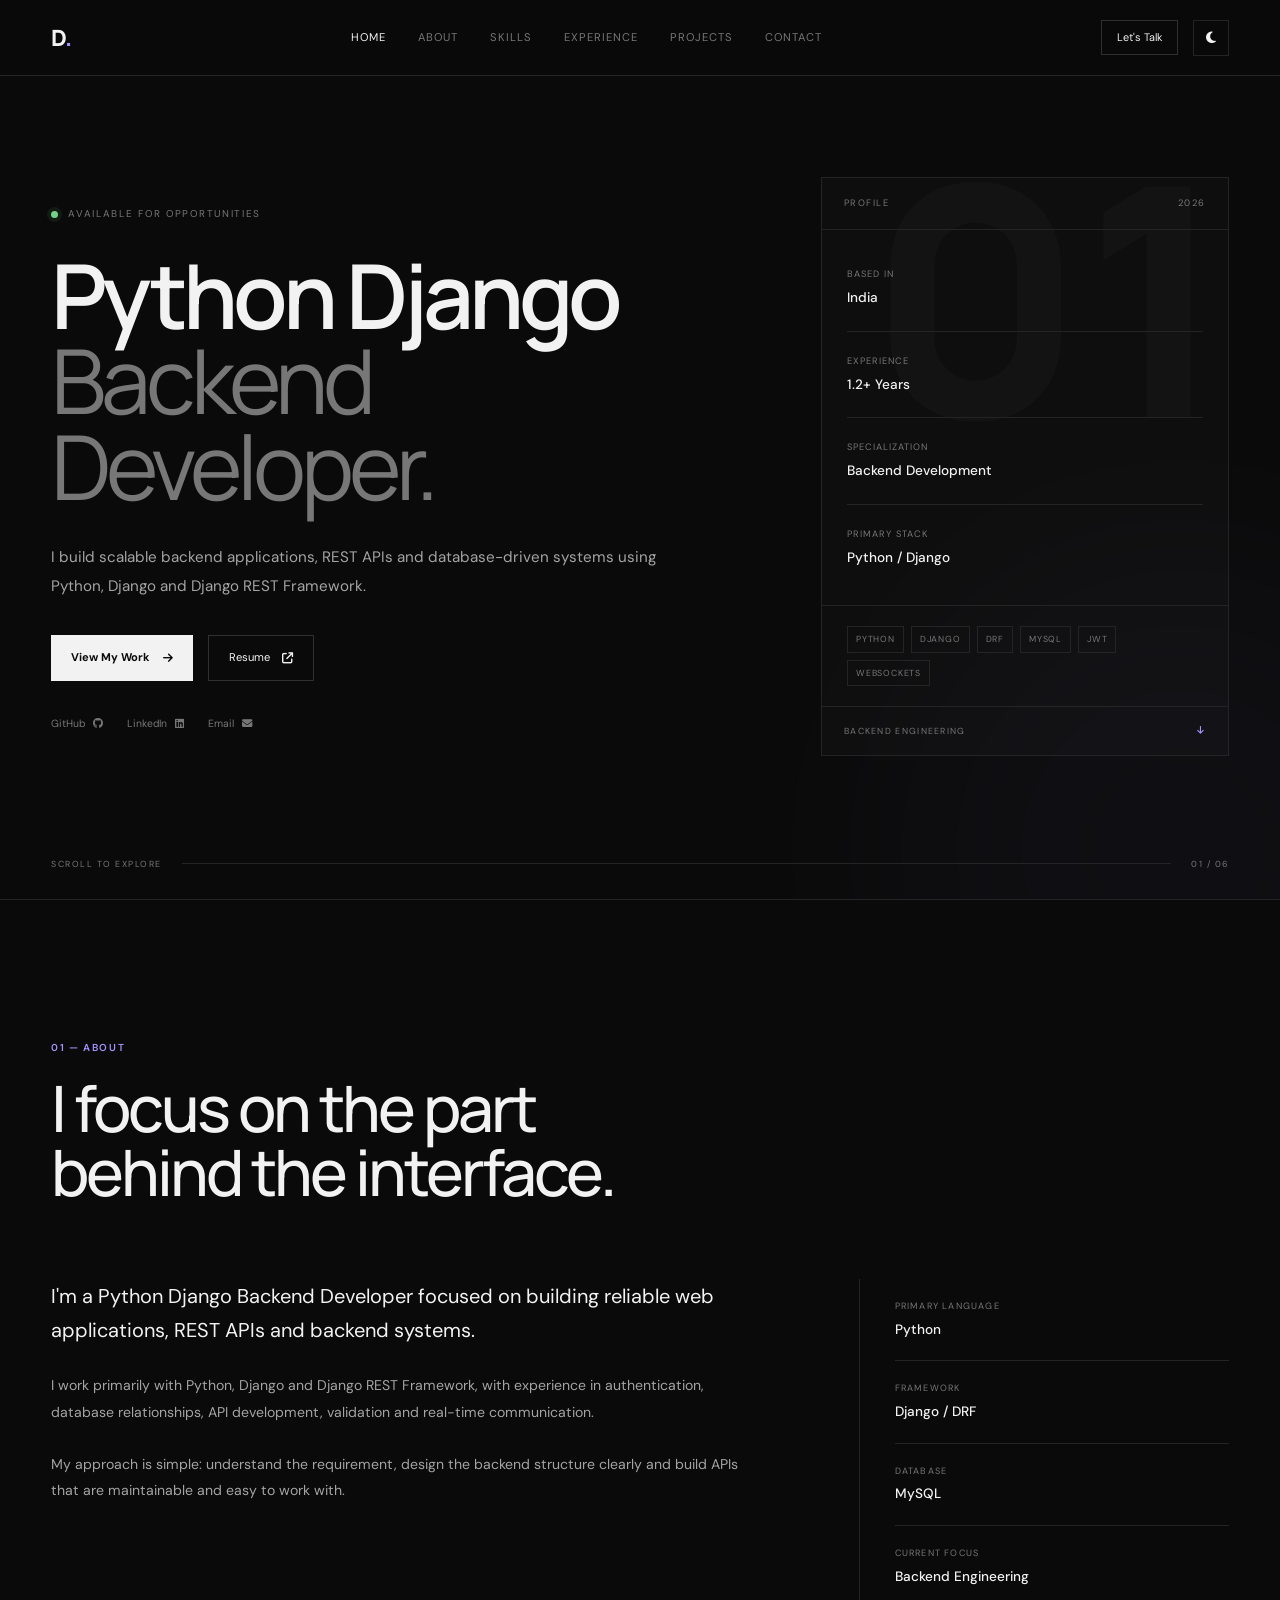
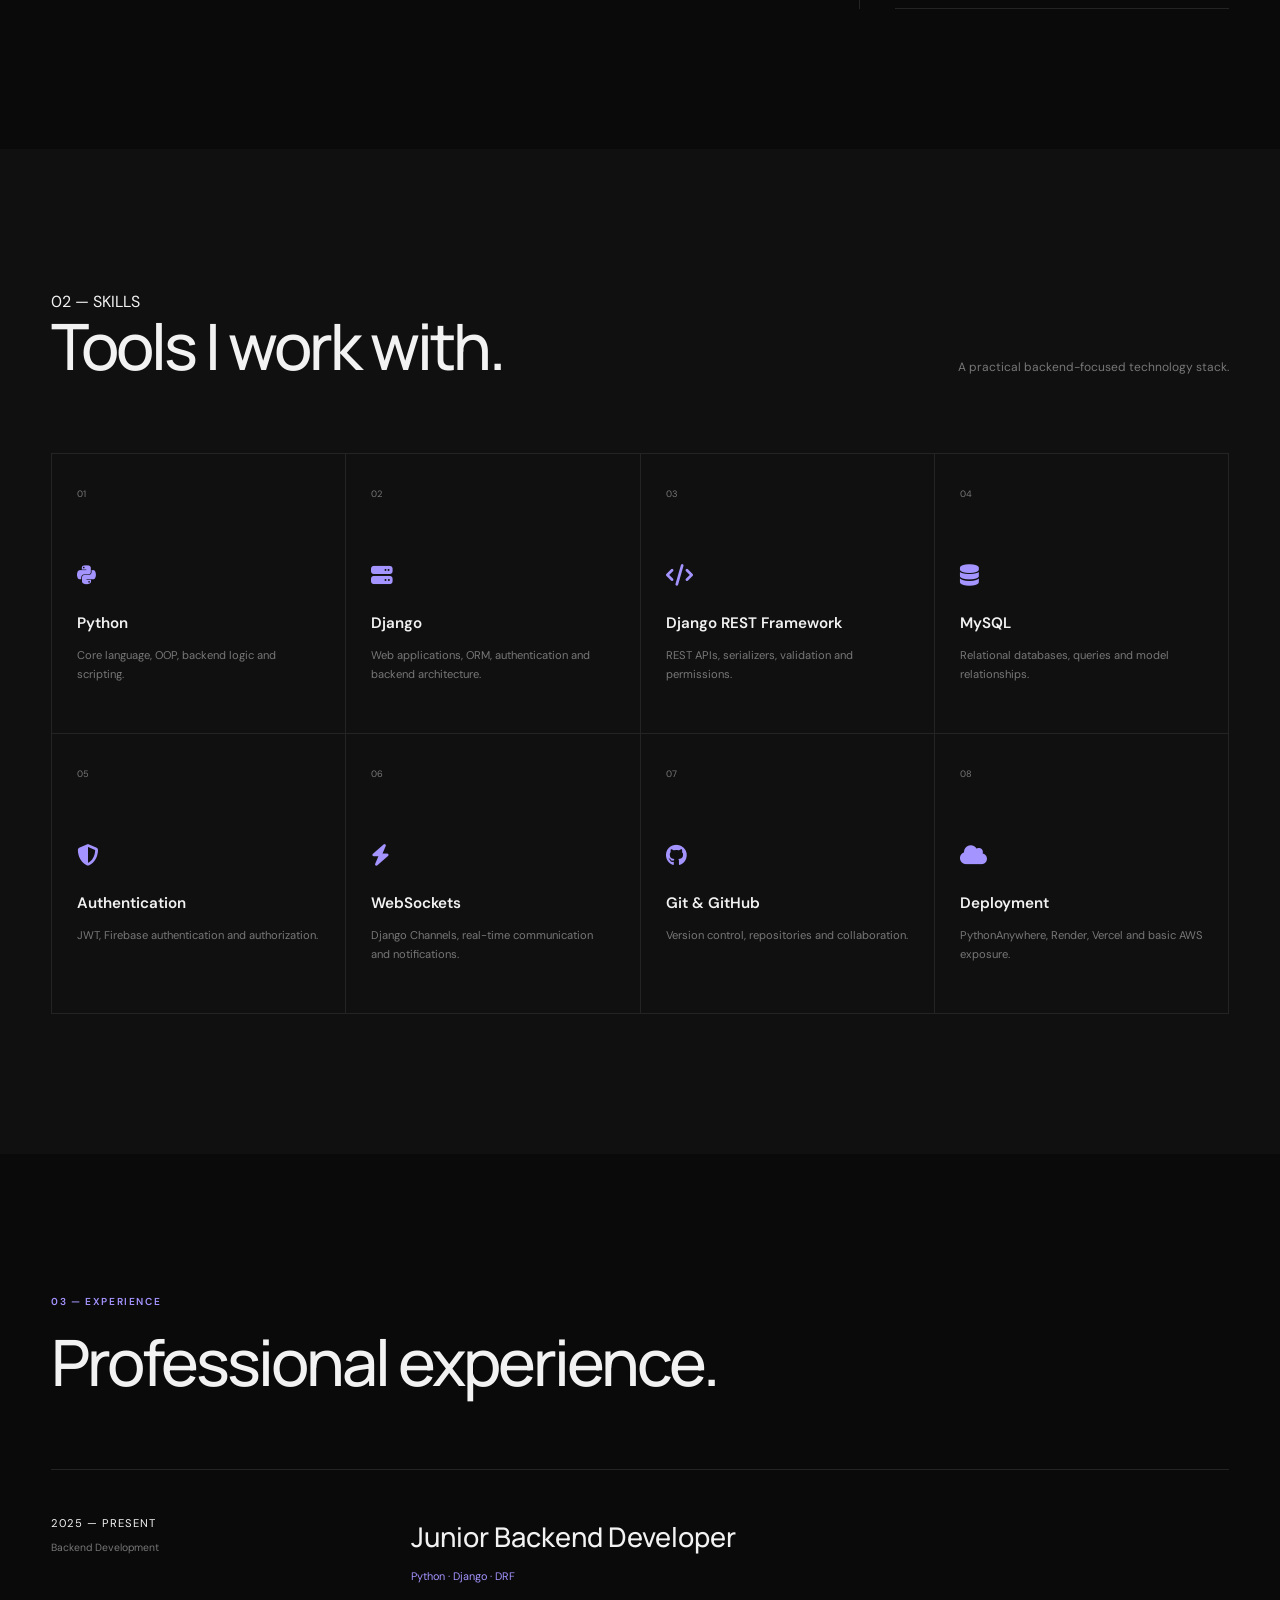
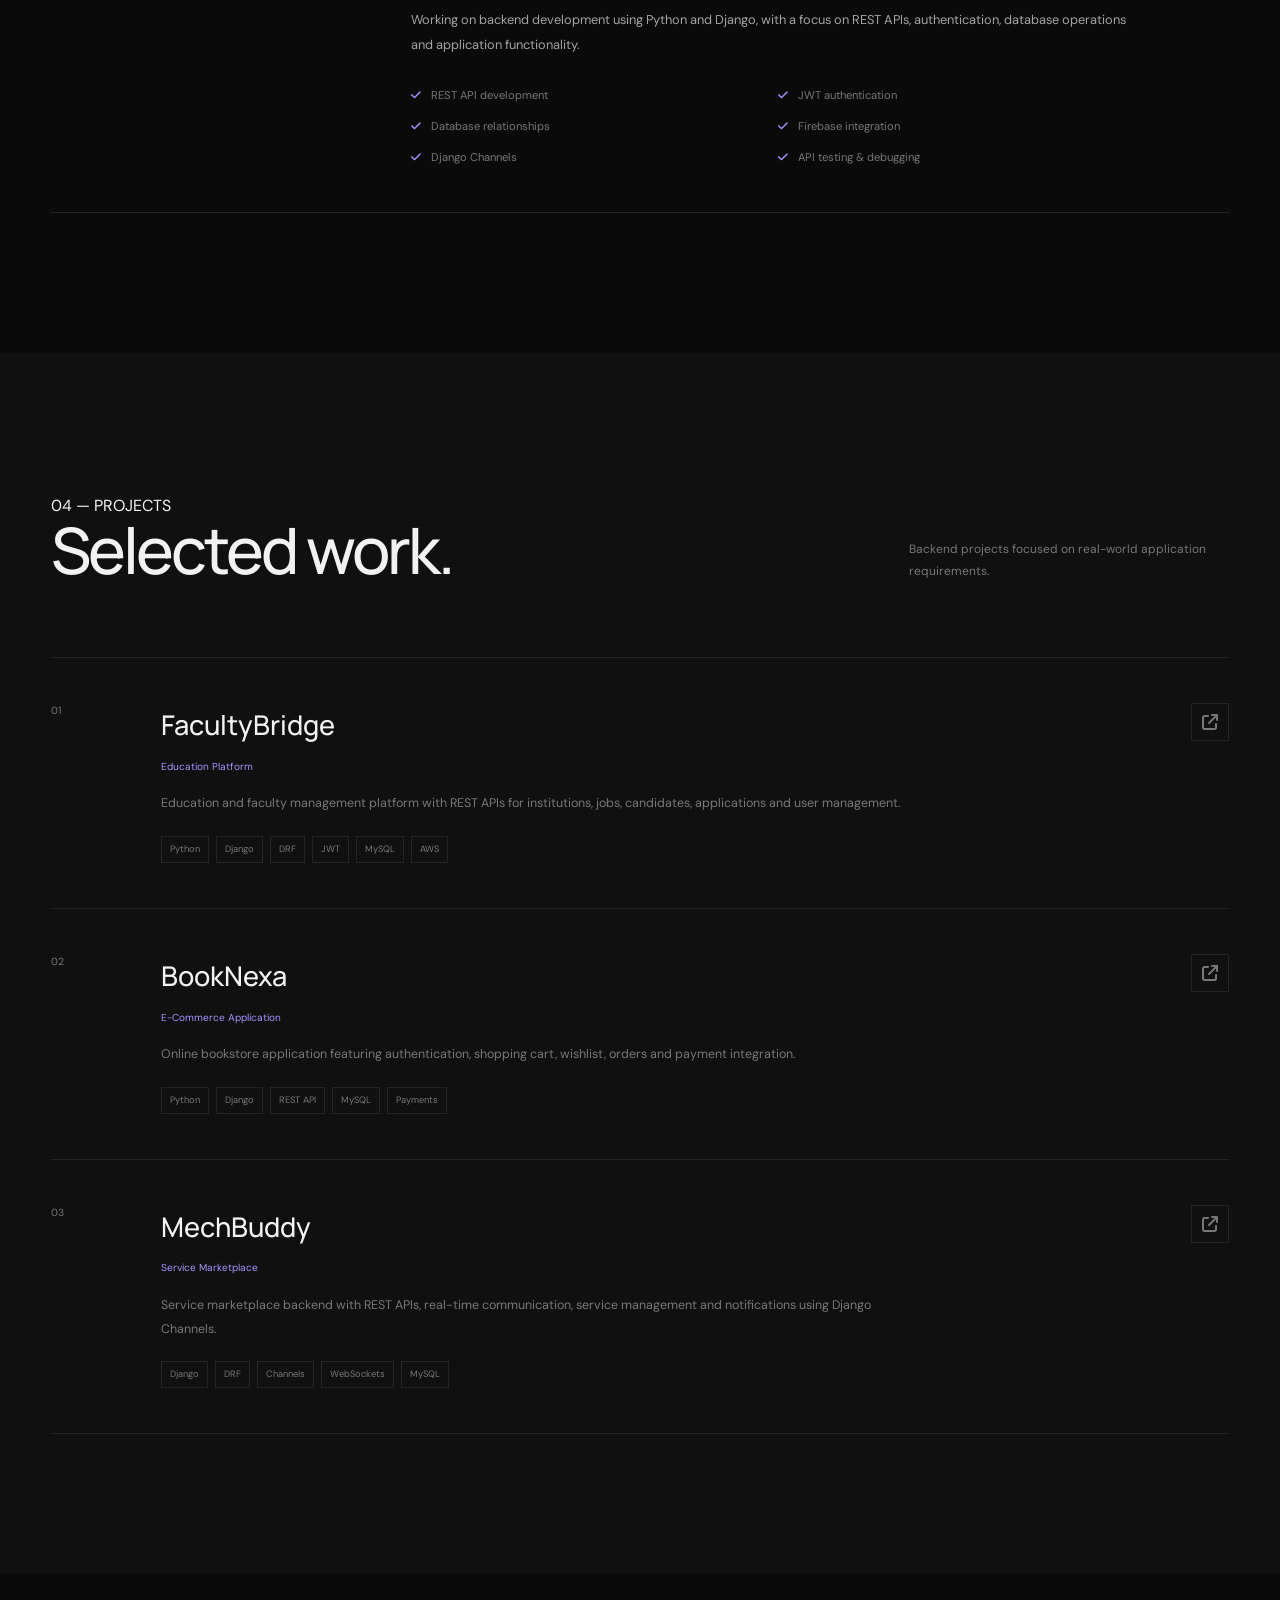
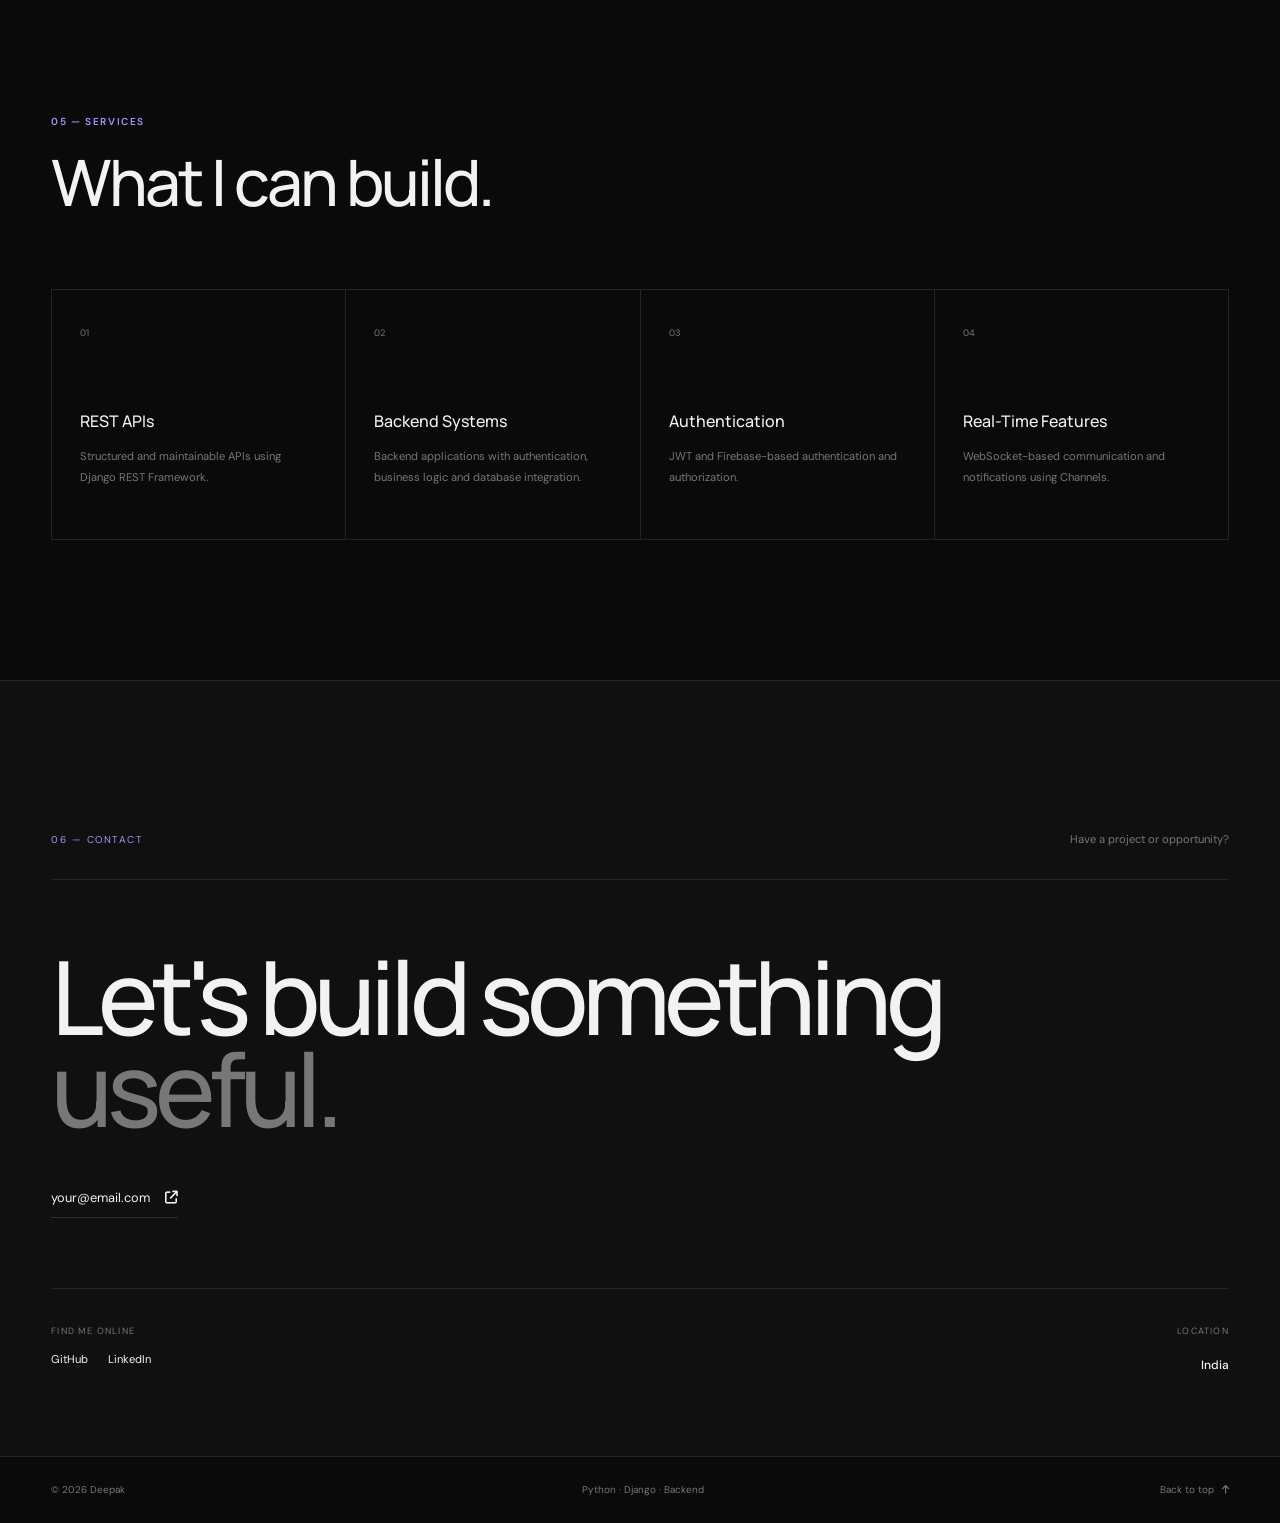
==== index.html @ ff5e6b8d "rename portfolio page to index" ====
<!DOCTYPE html>
<html lang="en">

<head>

    <meta charset="UTF-8">

    <meta
        name="viewport"
        content="width=device-width, initial-scale=1.0"
    >

    <meta
        name="description"
        content="Deepak - Python Django Backend Developer"
    >

    <title>Deepak — Backend Developer</title>


    <!-- Google Fonts -->

    <link rel="preconnect" href="https://fonts.googleapis.com">

    <link
        rel="preconnect"
        href="https://fonts.gstatic.com"
        crossorigin
    >

    <link
        href="https://fonts.googleapis.com/css2?family=DM+Sans:wght@400;500;600;700&family=Manrope:wght@400;500;600;700;800&display=swap"
        rel="stylesheet"
    >


    <!-- Font Awesome -->

    <link
        rel="stylesheet"
        href="https://cdnjs.cloudflare.com/ajax/libs/font-awesome/6.5.2/css/all.min.css"
    >


    <!-- CSS -->

    <link
        rel="stylesheet"
        href="portfolio.css"
    >

</head>


<body>


<!-- =====================================================
     NAVBAR
===================================================== -->

<header class="navbar">

    <div class="container navbar-container">


        <a
            href="#home"
            class="logo"
        >
            D<span>.</span>
        </a>


        <nav
            class="nav-menu"
            id="navMenu"
        >

            <a
                href="#home"
                class="nav-link active"
            >
                Home
            </a>

            <a
                href="#about"
                class="nav-link"
            >
                About
            </a>

            <a
                href="#skills"
                class="nav-link"
            >
                Skills
            </a>

            <a
                href="#experience"
                class="nav-link"
            >
                Experience
            </a>

            <a
                href="#projects"
                class="nav-link"
            >
                Projects
            </a>

            <a
                href="#contact"
                class="nav-link"
            >
                Contact
            </a>

        </nav>


        <div class="nav-right">

            <a
                href="#contact"
                class="nav-contact"
            >
                Let's Talk
            </a>


            <button
                class="theme-button"
                id="themeButton"
                aria-label="Change theme"
            >

                <i class="fa-solid fa-moon"></i>

            </button>


            <button
                class="menu-button"
                id="menuButton"
                aria-label="Open menu"
            >

                <i class="fa-solid fa-bars"></i>

            </button>

        </div>

    </div>

</header>



<!-- =====================================================
     HERO
===================================================== -->

<section
    class="hero"
    id="home"
>


    <div class="hero-background-number">
        01
    </div>


    <div class="container hero-container">


        <!-- LEFT -->

        <div class="hero-content reveal">


            <div class="hero-label">

                <span class="status-dot"></span>

                AVAILABLE FOR OPPORTUNITIES

            </div>


            <h1>

                Python Django

                <br>

                <span>Backend Developer.</span>

            </h1>


            <p class="hero-description">

                I build scalable backend applications,
                REST APIs and database-driven systems
                using Python, Django and Django REST Framework.

            </p>


            <div class="hero-buttons">


                <a
                    href="#projects"
                    class="button-primary"
                >

                    View My Work

                    <i class="fa-solid fa-arrow-right"></i>

                </a>


                <a
                    href="resume/Deepak_Resume.pdf"
                    class="button-secondary"
                    target="_blank"
                >

                    Resume

                    <i class="fa-solid fa-arrow-up-right-from-square"></i>

                </a>

            </div>


            <div class="hero-socials">


                <a
                    href="https://github.com/"
                    target="_blank"
                >

                    GitHub

                    <i class="fa-brands fa-github"></i>

                </a>


                <a
                    href="https://linkedin.com/"
                    target="_blank"
                >

                    LinkedIn

                    <i class="fa-brands fa-linkedin"></i>

                </a>


                <a
                    href="mailto:your@email.com"
                >

                    Email

                    <i class="fa-solid fa-envelope"></i>

                </a>


            </div>


        </div>



        <!-- RIGHT -->

        <div class="hero-side reveal">


            <div class="hero-side-top">

                <span>
                    PROFILE
                </span>

                <span>
                    2026
                </span>

            </div>


            <div class="hero-side-main">


                <div class="profile-line">

                    <span>
                        Based in
                    </span>

                    <strong>
                        India
                    </strong>

                </div>


                <div class="profile-line">

                    <span>
                        Experience
                    </span>

                    <strong>
                        1.2+ Years
                    </strong>

                </div>


                <div class="profile-line">

                    <span>
                        Specialization
                    </span>

                    <strong>
                        Backend Development
                    </strong>

                </div>


                <div class="profile-line">

                    <span>
                        Primary Stack
                    </span>

                    <strong>
                        Python / Django
                    </strong>

                </div>


            </div>


            <div class="hero-stack">


                <span>PYTHON</span>

                <span>DJANGO</span>

                <span>DRF</span>

                <span>MYSQL</span>

                <span>JWT</span>

                <span>WEBSOCKETS</span>


            </div>


            <div class="hero-side-bottom">

                <span>
                    BACKEND ENGINEERING
                </span>

                <i class="fa-solid fa-arrow-down"></i>

            </div>


        </div>


    </div>


    <div class="hero-footer container">

        <span>
            SCROLL TO EXPLORE
        </span>

        <div class="hero-footer-line"></div>

        <span>
            01 / 06
        </span>

    </div>


</section>



<!-- =====================================================
     ABOUT
===================================================== -->

<section
    class="section"
    id="about"
>

    <div class="container">


        <div class="section-heading reveal">

            <span>
                01 — ABOUT
            </span>

            <h2>
                I focus on the part
                <br>
                behind the interface.
            </h2>

        </div>


        <div class="about-grid">


            <div class="about-main reveal">

                <p class="about-lead">

                    I'm a Python Django Backend Developer
                    focused on building reliable web applications,
                    REST APIs and backend systems.

                </p>


                <p>

                    I work primarily with Python, Django and
                    Django REST Framework, with experience in
                    authentication, database relationships,
                    API development, validation and
                    real-time communication.

                </p>


                <p>

                    My approach is simple: understand the
                    requirement, design the backend structure
                    clearly and build APIs that are maintainable
                    and easy to work with.

                </p>

            </div>


            <div class="about-details reveal">


                <div class="detail-item">

                    <span>
                        PRIMARY LANGUAGE
                    </span>

                    <strong>
                        Python
                    </strong>

                </div>


                <div class="detail-item">

                    <span>
                        FRAMEWORK
                    </span>

                    <strong>
                        Django / DRF
                    </strong>

                </div>


                <div class="detail-item">

                    <span>
                        DATABASE
                    </span>

                    <strong>
                        MySQL
                    </strong>

                </div>


                <div class="detail-item">

                    <span>
                        CURRENT FOCUS
                    </span>

                    <strong>
                        Backend Engineering
                    </strong>

                </div>


            </div>

        </div>

    </div>

</section>



<!-- =====================================================
     SKILLS
===================================================== -->

<section
    class="section dark-section"
    id="skills"
>

    <div class="container">


        <div class="section-heading split-heading reveal">

            <div>

                <span>
                    02 — SKILLS
                </span>

                <h2>
                    Tools I work with.
                </h2>

            </div>


            <p>

                A practical backend-focused
                technology stack.

            </p>

        </div>


        <div class="skills-grid">


            <div class="skill-card reveal">

                <span>
                    01
                </span>

                <i class="fa-brands fa-python"></i>

                <h3>
                    Python
                </h3>

                <p>
                    Core language, OOP,
                    backend logic and scripting.
                </p>

            </div>


            <div class="skill-card reveal">

                <span>
                    02
                </span>

                <i class="fa-solid fa-server"></i>

                <h3>
                    Django
                </h3>

                <p>
                    Web applications, ORM,
                    authentication and backend architecture.
                </p>

            </div>


            <div class="skill-card reveal">

                <span>
                    03
                </span>

                <i class="fa-solid fa-code"></i>

                <h3>
                    Django REST Framework
                </h3>

                <p>
                    REST APIs, serializers,
                    validation and permissions.
                </p>

            </div>


            <div class="skill-card reveal">

                <span>
                    04
                </span>

                <i class="fa-solid fa-database"></i>

                <h3>
                    MySQL
                </h3>

                <p>
                    Relational databases,
                    queries and model relationships.
                </p>

            </div>


            <div class="skill-card reveal">

                <span>
                    05
                </span>

                <i class="fa-solid fa-shield-halved"></i>

                <h3>
                    Authentication
                </h3>

                <p>
                    JWT, Firebase authentication
                    and authorization.
                </p>

            </div>


            <div class="skill-card reveal">

                <span>
                    06
                </span>

                <i class="fa-solid fa-bolt"></i>

                <h3>
                    WebSockets
                </h3>

                <p>
                    Django Channels,
                    real-time communication and notifications.
                </p>

            </div>


            <div class="skill-card reveal">

                <span>
                    07
                </span>

                <i class="fa-brands fa-github"></i>

                <h3>
                    Git & GitHub
                </h3>

                <p>
                    Version control,
                    repositories and collaboration.
                </p>

            </div>


            <div class="skill-card reveal">

                <span>
                    08
                </span>

                <i class="fa-solid fa-cloud"></i>

                <h3>
                    Deployment
                </h3>

                <p>
                    PythonAnywhere, Render,
                    Vercel and basic AWS exposure.
                </p>

            </div>


        </div>

    </div>

</section>



<!-- =====================================================
     EXPERIENCE
===================================================== -->

<section
    class="section"
    id="experience"
>

    <div class="container">


        <div class="section-heading reveal">

            <span>
                03 — EXPERIENCE
            </span>

            <h2>
                Professional experience.
            </h2>

        </div>


        <div class="experience-card reveal">


            <div class="experience-left">

                <span>
                    2025 — PRESENT
                </span>

                <small>
                    Backend Development
                </small>

            </div>


            <div class="experience-right">


                <h3>
                    Junior Backend Developer
                </h3>


                <p class="experience-stack">
                    Python · Django · DRF
                </p>


                <p>

                    Working on backend development using
                    Python and Django, with a focus on REST APIs,
                    authentication, database operations and
                    application functionality.

                </p>


                <div class="experience-points">


                    <div>
                        <i class="fa-solid fa-check"></i>

                        REST API development
                    </div>


                    <div>
                        <i class="fa-solid fa-check"></i>

                        JWT authentication
                    </div>


                    <div>
                        <i class="fa-solid fa-check"></i>

                        Database relationships
                    </div>


                    <div>
                        <i class="fa-solid fa-check"></i>

                        Firebase integration
                    </div>


                    <div>
                        <i class="fa-solid fa-check"></i>

                        Django Channels
                    </div>


                    <div>
                        <i class="fa-solid fa-check"></i>

                        API testing & debugging
                    </div>


                </div>

            </div>

        </div>

    </div>

</section>



<!-- =====================================================
     PROJECTS
===================================================== -->

<section
    class="section dark-section"
    id="projects"
>

    <div class="container">


        <div class="section-heading split-heading reveal">

            <div>

                <span>
                    04 — PROJECTS
                </span>

                <h2>
                    Selected work.
                </h2>

            </div>


            <p>

                Backend projects focused on
                real-world application requirements.

            </p>

        </div>


        <div class="project-list">


            <!-- PROJECT 01 -->

            <article class="project-card reveal">


                <div class="project-index">
                    01
                </div>


                <div class="project-content">


                    <div class="project-top">

                        <div>

                            <h3>
                                FacultyBridge
                            </h3>

                            <span>
                                Education Platform
                            </span>

                        </div>


                        <a
                            href="#"
                            class="project-link"
                        >

                            <i class="fa-solid fa-arrow-up-right-from-square"></i>

                        </a>

                    </div>


                    <p>

                        Education and faculty management
                        platform with REST APIs for institutions,
                        jobs, candidates, applications and
                        user management.

                    </p>


                    <div class="project-tags">

                        <span>Python</span>

                        <span>Django</span>

                        <span>DRF</span>

                        <span>JWT</span>

                        <span>MySQL</span>

                        <span>AWS</span>

                    </div>


                </div>


            </article>



            <!-- PROJECT 02 -->

            <article class="project-card reveal">


                <div class="project-index">
                    02
                </div>


                <div class="project-content">


                    <div class="project-top">

                        <div>

                            <h3>
                                BookNexa
                            </h3>

                            <span>
                                E-Commerce Application
                            </span>

                        </div>


                        <a
                            href="#"
                            class="project-link"
                        >

                            <i class="fa-solid fa-arrow-up-right-from-square"></i>

                        </a>

                    </div>


                    <p>

                        Online bookstore application featuring
                        authentication, shopping cart, wishlist,
                        orders and payment integration.

                    </p>


                    <div class="project-tags">

                        <span>Python</span>

                        <span>Django</span>

                        <span>REST API</span>

                        <span>MySQL</span>

                        <span>Payments</span>

                    </div>


                </div>


            </article>



            <!-- PROJECT 03 -->

            <article class="project-card reveal">


                <div class="project-index">
                    03
                </div>


                <div class="project-content">


                    <div class="project-top">

                        <div>

                            <h3>
                                MechBuddy
                            </h3>

                            <span>
                                Service Marketplace
                            </span>

                        </div>


                        <a
                            href="#"
                            class="project-link"
                        >

                            <i class="fa-solid fa-arrow-up-right-from-square"></i>

                        </a>

                    </div>


                    <p>

                        Service marketplace backend with
                        REST APIs, real-time communication,
                        service management and notifications
                        using Django Channels.

                    </p>


                    <div class="project-tags">

                        <span>Django</span>

                        <span>DRF</span>

                        <span>Channels</span>

                        <span>WebSockets</span>

                        <span>MySQL</span>

                    </div>


                </div>


            </article>


        </div>

    </div>

</section>



<!-- =====================================================
     SERVICES
===================================================== -->

<section class="section">

    <div class="container">


        <div class="section-heading reveal">

            <span>
                05 — SERVICES
            </span>

            <h2>
                What I can build.
            </h2>

        </div>


        <div class="services-grid">


            <div class="service-card reveal">

                <span>
                    01
                </span>

                <h3>
                    REST APIs
                </h3>

                <p>

                    Structured and maintainable APIs
                    using Django REST Framework.

                </p>

            </div>


            <div class="service-card reveal">

                <span>
                    02
                </span>

                <h3>
                    Backend Systems
                </h3>

                <p>

                    Backend applications with
                    authentication, business logic
                    and database integration.

                </p>

            </div>


            <div class="service-card reveal">

                <span>
                    03
                </span>

                <h3>
                    Authentication
                </h3>

                <p>

                    JWT and Firebase-based
                    authentication and authorization.

                </p>

            </div>


            <div class="service-card reveal">

                <span>
                    04
                </span>

                <h3>
                    Real-Time Features
                </h3>

                <p>

                    WebSocket-based communication
                    and notifications using Channels.

                </p>

            </div>


        </div>

    </div>

</section>



<!-- =====================================================
     CONTACT
===================================================== -->

<section
    class="contact-section"
    id="contact"
>

    <div class="container">


        <div class="contact-top reveal">

            <span>
                06 — CONTACT
            </span>

            <p>
                Have a project or opportunity?
            </p>

        </div>


        <div class="contact-main reveal">


            <h2>

                Let's build something
                <br>

                <span>useful.</span>

            </h2>


            <a
                href="mailto:your@email.com"
                class="contact-email"
            >

                your@email.com

                <i class="fa-solid fa-arrow-up-right-from-square"></i>

            </a>


        </div>


        <div class="contact-bottom reveal">


            <div>

                <span>
                    FIND ME ONLINE
                </span>


                <div class="contact-socials">

                    <a
                        href="https://github.com/"
                        target="_blank"
                    >
                        GitHub
                    </a>

                    <a
                        href="https://linkedin.com/"
                        target="_blank"
                    >
                        LinkedIn
                    </a>

                </div>

            </div>


            <div class="contact-location">

                <span>
                    LOCATION
                </span>

                <strong>
                    India
                </strong>

            </div>


        </div>

    </div>

</section>



<!-- =====================================================
     FOOTER
===================================================== -->

<footer>

    <div class="container footer-container">


        <span>
            © 2026 Deepak
        </span>


        <span>
            Python · Django · Backend
        </span>


        <a href="#home">

            Back to top

            <i class="fa-solid fa-arrow-up"></i>

        </a>


    </div>

</footer>



<!-- =====================================================
     BACK TO TOP
===================================================== -->

<button
    class="back-top"
    id="backTop"
    aria-label="Back to top"
>

    <i class="fa-solid fa-arrow-up"></i>

</button>



<script src="script.js"></script>

</body>

</html>
---- portfolio.css ----
/* =====================================================
   RESET
===================================================== */

* {
    margin: 0;
    padding: 0;
    box-sizing: border-box;
}


html {
    scroll-behavior: smooth;
}


body {

    font-family: "DM Sans", sans-serif;

    background: #0a0a0a;

    color: #f2f2f2;

    line-height: 1.6;

    overflow-x: hidden;

    transition:
        background 0.3s ease,
        color 0.3s ease;
}


a {
    text-decoration: none;
    color: inherit;
}


button {
    font-family: inherit;
}


/* =====================================================
   VARIABLES
===================================================== */

:root {

    --bg: #0a0a0a;

    --bg-soft: #101010;

    --card: #141414;

    --text: #f2f2f2;

    --muted: #777;

    --muted-light: #a4a4a4;

    --line: #242424;

    --line-light: #303030;

    --accent: #a394ff;

    --container: 1180px;

    --ease: 0.3s ease;
}


/* =====================================================
   LIGHT MODE
===================================================== */

body.light {

    --bg: #f7f7f5;

    --bg-soft: #ededeb;

    --card: #ffffff;

    --text: #111111;

    --muted: #707070;

    --muted-light: #4d4d4d;

    --line: #dededb;

    --line-light: #ccccca;
}


/* =====================================================
   GLOBAL
===================================================== */

.container {

    width: min(
        92%,
        var(--container)
    );

    margin: auto;
}


.section {

    padding: 140px 0;
}


.dark-section {

    background: var(--bg-soft);
}


.reveal {

    opacity: 0;

    transform: translateY(30px);

    transition:
        opacity 0.7s ease,
        transform 0.7s ease;
}


.reveal.visible {

    opacity: 1;

    transform: translateY(0);
}


/* =====================================================
   NAVBAR
===================================================== */

.navbar {

    height: 76px;

    position: fixed;

    top: 0;

    left: 0;

    width: 100%;

    z-index: 999;

    background:
        rgba(10,10,10,0.88);

    backdrop-filter: blur(15px);

    border-bottom:
        1px solid var(--line);
}


body.light .navbar {

    background:
        rgba(247,247,245,0.9);
}


.navbar-container {

    height: 100%;

    display: flex;

    align-items: center;

    justify-content: space-between;
}


.logo {

    font-family: "Manrope", sans-serif;

    font-size: 1.4rem;

    font-weight: 800;

    letter-spacing: -1px;
}


.logo span {

    color: var(--accent);
}


.nav-menu {

    display: flex;

    align-items: center;

    gap: 32px;
}


.nav-link {

    color: var(--muted);

    font-size: 0.7rem;

    text-transform: uppercase;

    letter-spacing: 1px;

    transition: var(--ease);
}


.nav-link:hover,
.nav-link.active {

    color: var(--text);
}


.nav-right {

    display: flex;

    align-items: center;

    gap: 15px;
}


.nav-contact {

    padding: 8px 15px;

    border:
        1px solid var(--line-light);

    font-size: 0.68rem;

    transition: var(--ease);
}


.nav-contact:hover {

    border-color: var(--accent);

    color: var(--accent);
}


.theme-button,
.menu-button {

    width: 36px;

    height: 36px;

    display: flex;

    align-items: center;

    justify-content: center;

    background: transparent;

    color: var(--text);

    border:
        1px solid var(--line);

    cursor: pointer;

    transition: var(--ease);
}


.theme-button:hover,
.menu-button:hover {

    border-color: var(--accent);

    color: var(--accent);
}


.menu-button {

    display: none;
}


/* =====================================================
   HERO
===================================================== */

.hero {

    min-height: 100vh;

    padding-top: 76px;

    position: relative;

    display: flex;

    flex-direction: column;

    overflow: hidden;

    border-bottom:
        1px solid var(--line);
}


.hero::after {

    content: "";

    position: absolute;

    right: -200px;

    bottom: -250px;

    width: 600px;

    height: 600px;

    border-radius: 50%;

    background: var(--accent);

    opacity: 0.035;

    filter: blur(120px);

    pointer-events: none;
}


.hero-background-number {

    position: absolute;

    right: 4%;

    top: 15%;

    font-family: "Manrope", sans-serif;

    font-size:
        clamp(12rem,25vw,25rem);

    font-weight: 800;

    color: rgba(255,255,255,0.018);

    line-height: 1;

    user-select: none;
}


.hero-container {

    flex: 1;

    display: grid;

    grid-template-columns:
        1.25fr 0.75fr;

    align-items: center;

    gap: 90px;

    position: relative;

    z-index: 2;
}


/* =====================================================
   HERO CONTENT
===================================================== */

.hero-content {

    padding: 70px 0;
}


.hero-label {

    display: inline-flex;

    align-items: center;

    gap: 10px;

    color: var(--muted);

    font-size: 0.62rem;

    letter-spacing: 1.7px;

    margin-bottom: 30px;
}


.status-dot {

    width: 7px;

    height: 7px;

    border-radius: 50%;

    background: #73d18a;

    box-shadow:
        0 0 0 4px rgba(115,209,138,0.08);
}


.hero h1 {

    font-family: "Manrope", sans-serif;

    font-size:
        clamp(3.8rem,7vw,7rem);

    line-height: 0.95;

    letter-spacing: -5px;

    font-weight: 600;

    max-width: 850px;

    margin-bottom: 35px;
}


.hero h1 span {

    color: var(--muted);

    font-weight: 400;
}


.hero-description {

    max-width: 610px;

    color: var(--muted-light);

    font-size: 0.95rem;

    line-height: 1.9;

    margin-bottom: 35px;
}


/* =====================================================
   HERO BUTTONS
===================================================== */

.hero-buttons {

    display: flex;

    align-items: center;

    gap: 15px;

    margin-bottom: 35px;
}


.button-primary {

    display: inline-flex;

    align-items: center;

    gap: 14px;

    padding: 14px 20px;

    background: var(--text);

    color: var(--bg);

    font-size: 0.7rem;

    font-weight: 700;

    transition: var(--ease);
}


.button-primary:hover {

    background: var(--accent);

    color: white;

    transform: translateY(-2px);
}


.button-secondary {

    display: inline-flex;

    align-items: center;

    gap: 12px;

    padding: 13px 20px;

    border:
        1px solid var(--line-light);

    color: var(--text);

    font-size: 0.7rem;

    transition: var(--ease);
}


.button-secondary:hover {

    border-color: var(--accent);

    color: var(--accent);
}


/* =====================================================
   HERO SOCIALS
===================================================== */

.hero-socials {

    display: flex;

    gap: 24px;
}


.hero-socials a {

    display: flex;

    align-items: center;

    gap: 8px;

    color: var(--muted);

    font-size: 0.65rem;

    transition: var(--ease);
}


.hero-socials a:hover {

    color: var(--text);
}


/* =====================================================
   HERO SIDE
===================================================== */

.hero-side {

    border:
        1px solid var(--line);

    background:
        rgba(255,255,255,0.015);

    min-height: 470px;

    display: flex;

    flex-direction: column;

    justify-content: space-between;

    position: relative;
}


.hero-side-top {

    padding: 18px 22px;

    display: flex;

    justify-content: space-between;

    border-bottom:
        1px solid var(--line);

    color: var(--muted);

    font-size: 0.58rem;

    letter-spacing: 1.5px;
}


.hero-side-main {

    padding: 15px 25px;
}


.profile-line {

    display: flex;

    flex-direction: column;

    gap: 5px;

    padding: 22px 0;

    border-bottom:
        1px solid var(--line);
}


.profile-line:last-child {

    border-bottom: none;
}


.profile-line span {

    color: var(--muted);

    font-size: 0.58rem;

    text-transform: uppercase;

    letter-spacing: 1px;
}


.profile-line strong {

    color: var(--text);

    font-size: 0.85rem;

    font-weight: 500;
}


/* =====================================================
   HERO STACK
===================================================== */

.hero-stack {

    display: flex;

    flex-wrap: wrap;

    gap: 7px;

    padding: 20px 25px;

    border-top:
        1px solid var(--line);
}


.hero-stack span {

    padding: 5px 8px;

    border:
        1px solid var(--line);

    color: var(--muted);

    font-size: 0.55rem;

    letter-spacing: 0.8px;
}


.hero-side-bottom {

    display: flex;

    align-items: center;

    justify-content: space-between;

    padding: 17px 22px;

    border-top:
        1px solid var(--line);

    color: var(--muted);

    font-size: 0.55rem;

    letter-spacing: 1.3px;
}


.hero-side-bottom i {

    color: var(--accent);
}


/* =====================================================
   HERO FOOTER
===================================================== */

.hero-footer {

    display: flex;

    align-items: center;

    gap: 20px;

    padding-bottom: 28px;

    color: var(--muted);

    font-size: 0.55rem;

    letter-spacing: 1.5px;

    position: relative;

    z-index: 3;
}


.hero-footer-line {

    flex: 1;

    height: 1px;

    background: var(--line);
}


/* =====================================================
   SECTION HEADING
===================================================== */

.section-heading {

    margin-bottom: 75px;
}


.section-heading > span {

    display: block;

    color: var(--accent);

    font-size: 0.63rem;

    font-weight: 600;

    letter-spacing: 1.6px;

    margin-bottom: 20px;
}


.section-heading h2 {

    font-family: "Manrope", sans-serif;

    font-size:
        clamp(2.5rem,5vw,4.5rem);

    line-height: 1;

    letter-spacing: -3px;

    font-weight: 500;
}


.split-heading {

    display: flex;

    justify-content: space-between;

    align-items: flex-end;

    gap: 50px;
}


.split-heading p {

    max-width: 320px;

    color: var(--muted);

    font-size: 0.75rem;

    line-height: 1.8;
}


/* =====================================================
   ABOUT
===================================================== */

.about-grid {

    display: grid;

    grid-template-columns:
        1.3fr 0.7fr;

    gap: 120px;
}


.about-main {

    max-width: 720px;
}


.about-main p {

    color: var(--muted-light);

    font-size: 0.88rem;

    line-height: 1.9;

    margin-bottom: 25px;
}


.about-main .about-lead {

    color: var(--text);

    font-size: 1.25rem;

    line-height: 1.7;
}


.about-details {

    border-left:
        1px solid var(--line);

    padding-left: 35px;
}


.detail-item {

    display: flex;

    flex-direction: column;

    gap: 5px;

    padding: 20px 0;

    border-bottom:
        1px solid var(--line);
}


.detail-item span {

    color: var(--muted);

    font-size: 0.57rem;

    letter-spacing: 1.2px;
}


.detail-item strong {

    font-size: 0.85rem;

    font-weight: 500;
}


/* =====================================================
   SKILLS
===================================================== */

.skills-grid {

    display: grid;

    grid-template-columns:
        repeat(4,1fr);

    border-top:
        1px solid var(--line);

    border-left:
        1px solid var(--line);
}


.skill-card {

    min-height: 280px;

    padding: 25px;

    border-right:
        1px solid var(--line);

    border-bottom:
        1px solid var(--line);

    position: relative;

    transition: var(--ease);
}


.skill-card:hover {

    background:
        rgba(255,255,255,0.025);
}


.skill-card > span {

    color: var(--muted);

    font-size: 0.58rem;
}


.skill-card > i {

    display: block;

    margin-top: 60px;

    margin-bottom: 25px;

    color: var(--accent);

    font-size: 1.35rem;
}


.skill-card h3 {

    font-size: 0.95rem;

    font-weight: 600;

    margin-bottom: 10px;
}


.skill-card p {

    color: var(--muted);

    font-size: 0.7rem;

    line-height: 1.7;
}


/* =====================================================
   EXPERIENCE
===================================================== */

.experience-card {

    display: grid;

    grid-template-columns:
        260px 1fr;

    gap: 100px;

    padding: 45px 0;

    border-top:
        1px solid var(--line);

    border-bottom:
        1px solid var(--line);
}


.experience-left {

    display: flex;

    flex-direction: column;

    gap: 7px;
}


.experience-left span {

    color: var(--text);

    font-size: 0.7rem;

    letter-spacing: 1px;
}


.experience-left small {

    color: var(--muted);

    font-size: 0.65rem;
}


.experience-right {

    max-width: 720px;
}


.experience-right h3 {

    font-family: "Manrope", sans-serif;

    font-size: 1.7rem;

    font-weight: 500;

    margin-bottom: 7px;
}


.experience-stack {

    color: var(--accent) !important;

    font-size: 0.68rem !important;

    margin-bottom: 22px !important;
}


.experience-right > p {

    color: var(--muted-light);

    font-size: 0.8rem;

    line-height: 1.9;

    margin-bottom: 30px;
}


.experience-points {

    display: grid;

    grid-template-columns:
        repeat(2,1fr);

    gap: 13px;
}


.experience-points div {

    color: var(--muted);

    font-size: 0.7rem;
}


.experience-points i {

    color: var(--accent);

    margin-right: 7px;
}


/* =====================================================
   PROJECTS
===================================================== */

.project-list {

    border-top:
        1px solid var(--line);
}


.project-card {

    display: grid;

    grid-template-columns:
        80px 1fr;

    gap: 30px;

    padding: 45px 0;

    border-bottom:
        1px solid var(--line);

    transition: var(--ease);
}


.project-card:hover {

    padding-left: 15px;

    padding-right: 15px;

    background:
        rgba(255,255,255,0.015);
}


.project-index {

    color: var(--muted);

    font-size: 0.65rem;
}


.project-top {

    display: flex;

    align-items: flex-start;

    justify-content: space-between;

    gap: 30px;

    margin-bottom: 15px;
}


.project-top h3 {

    font-family: "Manrope", sans-serif;

    font-size: 1.7rem;

    font-weight: 500;

    margin-bottom: 5px;
}


.project-top span {

    color: var(--accent);

    font-size: 0.63rem;
}


.project-link {

    width: 38px;

    height: 38px;

    display: flex;

    align-items: center;

    justify-content: center;

    border:
        1px solid var(--line);

    color: var(--muted);

    transition: var(--ease);
}


.project-link:hover {

    border-color: var(--accent);

    color: var(--accent);
}


.project-content > p {

    max-width: 750px;

    color: var(--muted);

    font-size: 0.78rem;

    line-height: 1.9;

    margin-bottom: 20px;
}


.project-tags {

    display: flex;

    flex-wrap: wrap;

    gap: 7px;
}


.project-tags span {

    padding: 5px 8px;

    border:
        1px solid var(--line);

    color: var(--muted);

    font-size: 0.58rem;
}


/* =====================================================
   SERVICES
===================================================== */

.services-grid {

    display: grid;

    grid-template-columns:
        repeat(4,1fr);

    border-top:
        1px solid var(--line);

    border-left:
        1px solid var(--line);
}


.service-card {

    min-height: 250px;

    padding: 28px;

    border-right:
        1px solid var(--line);

    border-bottom:
        1px solid var(--line);
}


.service-card > span {

    color: var(--muted);

    font-size: 0.58rem;
}


.service-card h3 {

    font-family: "Manrope", sans-serif;

    font-size: 1rem;

    font-weight: 500;

    margin-top: 65px;

    margin-bottom: 12px;
}


.service-card p {

    color: var(--muted);

    font-size: 0.7rem;

    line-height: 1.8;
}


/* =====================================================
   CONTACT
===================================================== */

.contact-section {

    padding: 150px 0 80px;

    background: var(--bg-soft);

    border-top:
        1px solid var(--line);
}


.contact-top {

    display: flex;

    justify-content: space-between;

    align-items: center;

    padding-bottom: 30px;

    border-bottom:
        1px solid var(--line);
}


.contact-top span {

    color: var(--accent);

    font-size: 0.62rem;

    letter-spacing: 1.5px;
}


.contact-top p {

    color: var(--muted);

    font-size: 0.7rem;
}


.contact-main {

    padding: 70px 0;

    border-bottom:
        1px solid var(--line);
}


.contact-main h2 {

    font-family: "Manrope", sans-serif;

    font-size:
        clamp(3.5rem,8vw,8rem);

    line-height: 0.9;

    letter-spacing: -6px;

    font-weight: 500;

    margin-bottom: 50px;
}


.contact-main h2 span {

    color: var(--muted);
}


.contact-email {

    display: inline-flex;

    align-items: center;

    gap: 15px;

    font-size: 0.8rem;

    border-bottom:
        1px solid var(--line-light);

    padding-bottom: 8px;

    transition: var(--ease);
}


.contact-email:hover {

    color: var(--accent);

    border-color: var(--accent);
}


.contact-bottom {

    display: flex;

    justify-content: space-between;

    padding-top: 35px;
}


.contact-bottom span {

    display: block;

    color: var(--muted);

    font-size: 0.57rem;

    letter-spacing: 1.2px;

    margin-bottom: 12px;
}


.contact-socials {

    display: flex;

    gap: 20px;
}


.contact-socials a {

    font-size: 0.7rem;

    color: var(--text);

    transition: var(--ease);
}


.contact-socials a:hover {

    color: var(--accent);
}


.contact-location {

    text-align: right;
}


.contact-location strong {

    font-size: 0.75rem;

    font-weight: 500;
}


/* =====================================================
   FOOTER
===================================================== */

footer {

    padding: 25px 0;

    border-top:
        1px solid var(--line);
}


.footer-container {

    display: flex;

    justify-content: space-between;

    align-items: center;

    color: var(--muted);

    font-size: 0.62rem;
}


.footer-container a {

    display: flex;

    align-items: center;

    gap: 8px;

    transition: var(--ease);
}


.footer-container a:hover {

    color: var(--text);
}


/* =====================================================
   BACK TOP
===================================================== */

.back-top {

    position: fixed;

    right: 25px;

    bottom: 25px;

    width: 42px;

    height: 42px;

    background: var(--card);

    border:
        1px solid var(--line);

    color: var(--text);

    cursor: pointer;

    opacity: 0;

    visibility: hidden;

    transition: var(--ease);

    z-index: 500;
}


.back-top.show {

    opacity: 1;

    visibility: visible;
}


.back-top:hover {

    background: var(--accent);

    border-color: var(--accent);

    color: white;
}


/* =====================================================
   TABLET
===================================================== */

@media (max-width: 1050px) {


    .hero-container {

        grid-template-columns:
            1fr;

        gap: 40px;

        padding: 70px 0;
    }


    .hero-side {

        max-width: 600px;

        min-height: auto;
    }


    .about-grid {

        grid-template-columns:
            1fr;

        gap: 50px;
    }


    .about-details {

        border-left: none;

        border-top:
            1px solid var(--line);

        padding-left: 0;

        padding-top: 20px;

        display: grid;

        grid-template-columns:
            repeat(2,1fr);

        gap: 20px;
    }


    .skills-grid {

        grid-template-columns:
            repeat(2,1fr);
    }


    .services-grid {

        grid-template-columns:
            repeat(2,1fr);
    }


    .experience-card {

        gap: 50px;
    }

}


/* =====================================================
   MOBILE NAV
===================================================== */

@media (max-width: 760px) {


    .nav-menu {

        position: absolute;

        top: 76px;

        left: 0;

        width: 100%;

        display: none;

        flex-direction: column;

        align-items: stretch;

        gap: 0;

        padding:
            10px 4% 20px;

        background: var(--bg);

        border-bottom:
            1px solid var(--line);
    }


    .nav-menu.open {

        display: flex;
    }


    .nav-link {

        padding: 13px 0;

        border-bottom:
            1px solid var(--line);
    }


    .nav-contact {

        display: none;
    }


    .menu-button {

        display: flex;
    }


    .hero {

        min-height: auto;
    }


    .hero-container {

        padding:
            80px 0 60px;
    }


    .hero h1 {

        font-size:
            clamp(3.2rem,13vw,5rem);

        letter-spacing: -3px;
    }


    .hero-background-number {

        display: none;
    }


    .split-heading {

        flex-direction: column;

        align-items: flex-start;

        gap: 20px;
    }


    .section {

        padding: 100px 0;
    }


    .section-heading {

        margin-bottom: 55px;
    }


    .experience-card {

        grid-template-columns:
            1fr;

        gap: 25px;
    }


    .experience-points {

        grid-template-columns:
            1fr;
    }


    .project-card {

        grid-template-columns:
            45px 1fr;
    }


    .contact-main h2 {

        letter-spacing: -3px;
    }

}


/* =====================================================
   SMALL MOBILE
===================================================== */

@media (max-width: 520px) {


    .hero-buttons {

        flex-direction: column;

        align-items: stretch;

        max-width: 220px;
    }


    .button-primary,
    .button-secondary {

        justify-content: center;
    }


    .hero-socials {

        flex-wrap: wrap;
    }


    .hero-side-main {

        padding:
            10px 20px;
    }


    .hero-side-top,
    .hero-side-bottom {

        padding:
            15px 18px;
    }


    .hero-stack {

        padding:
            18px;
    }


    .skills-grid {

        grid-template-columns:
            1fr;
    }


    .services-grid {

        grid-template-columns:
            1fr;
    }


    .about-details {

        grid-template-columns:
            1fr;
    }


    .contact-top {

        align-items: flex-start;

        flex-direction: column;

        gap: 10px;
    }


    .contact-bottom {

        flex-direction: column;

        gap: 30px;
    }


    .contact-location {

        text-align: left;
    }


    .footer-container {

        flex-direction: column;

        gap: 12px;

        text-align: center;
    }

}
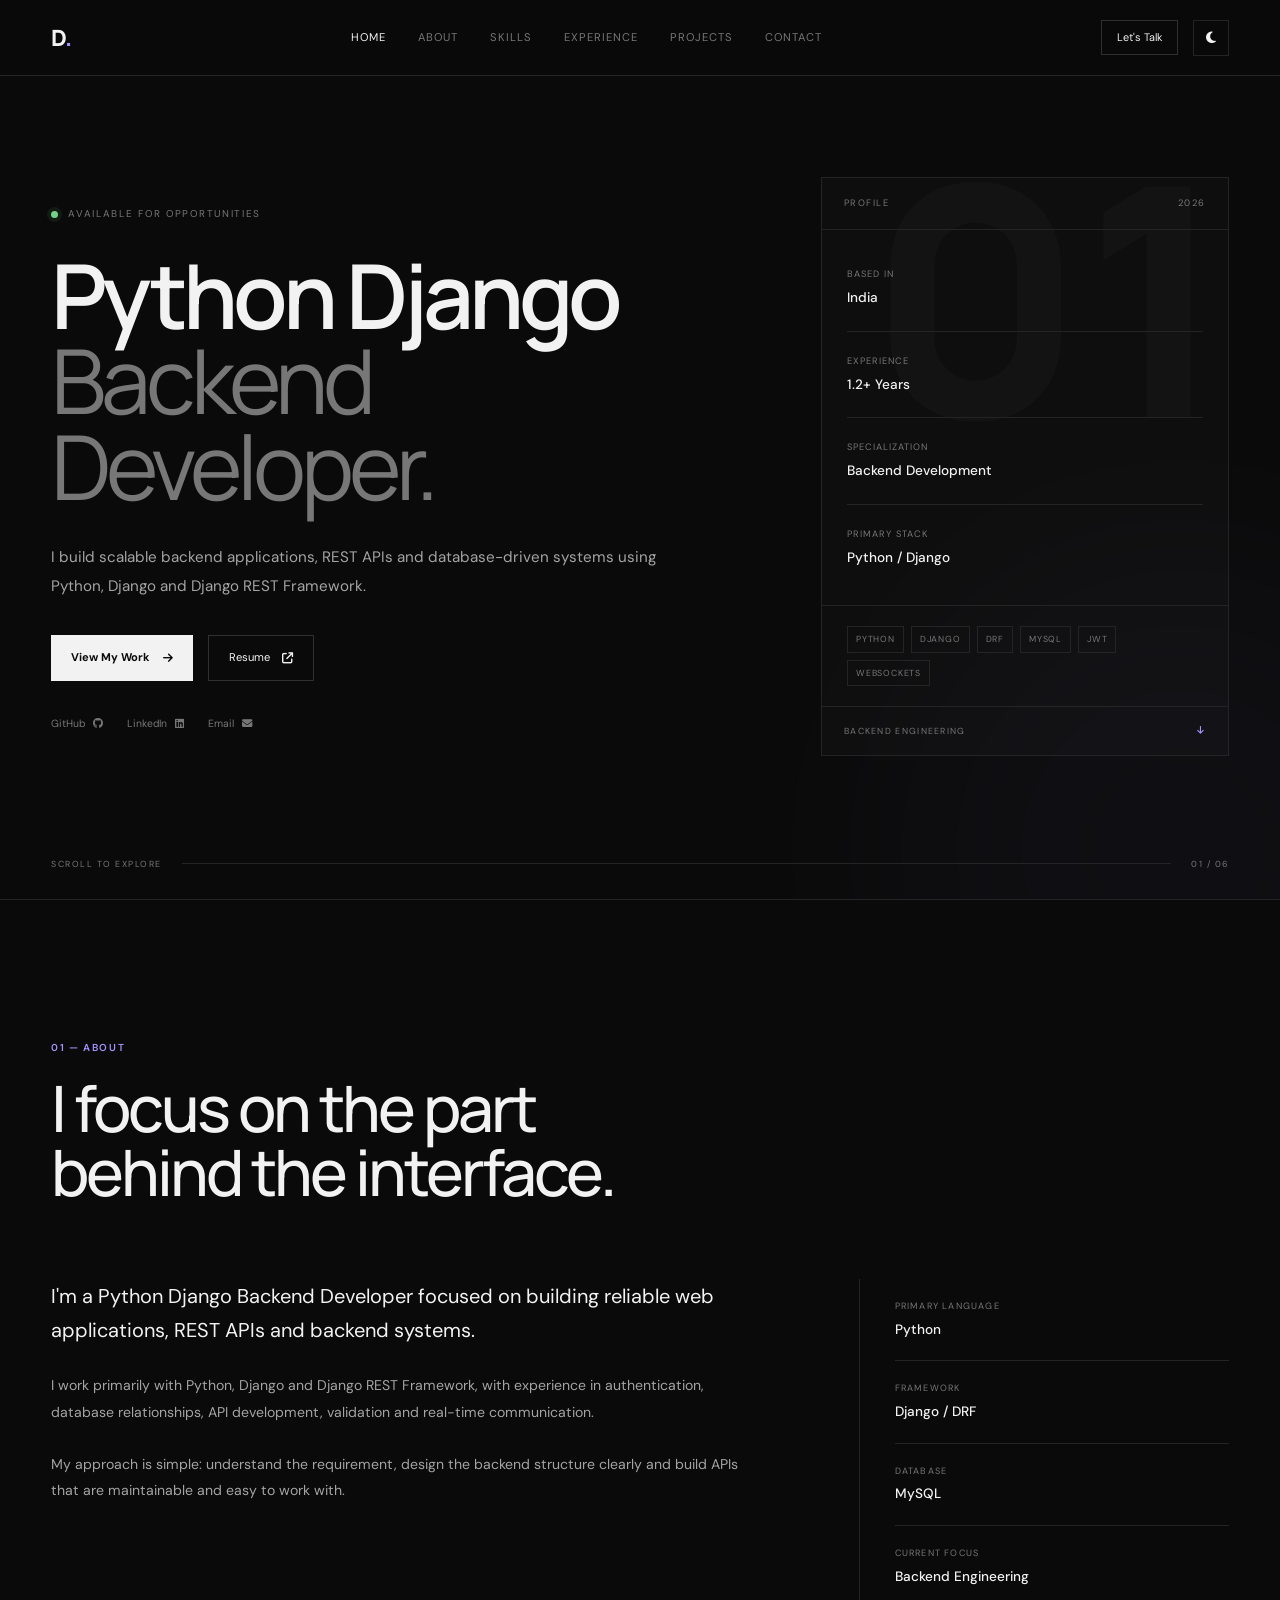
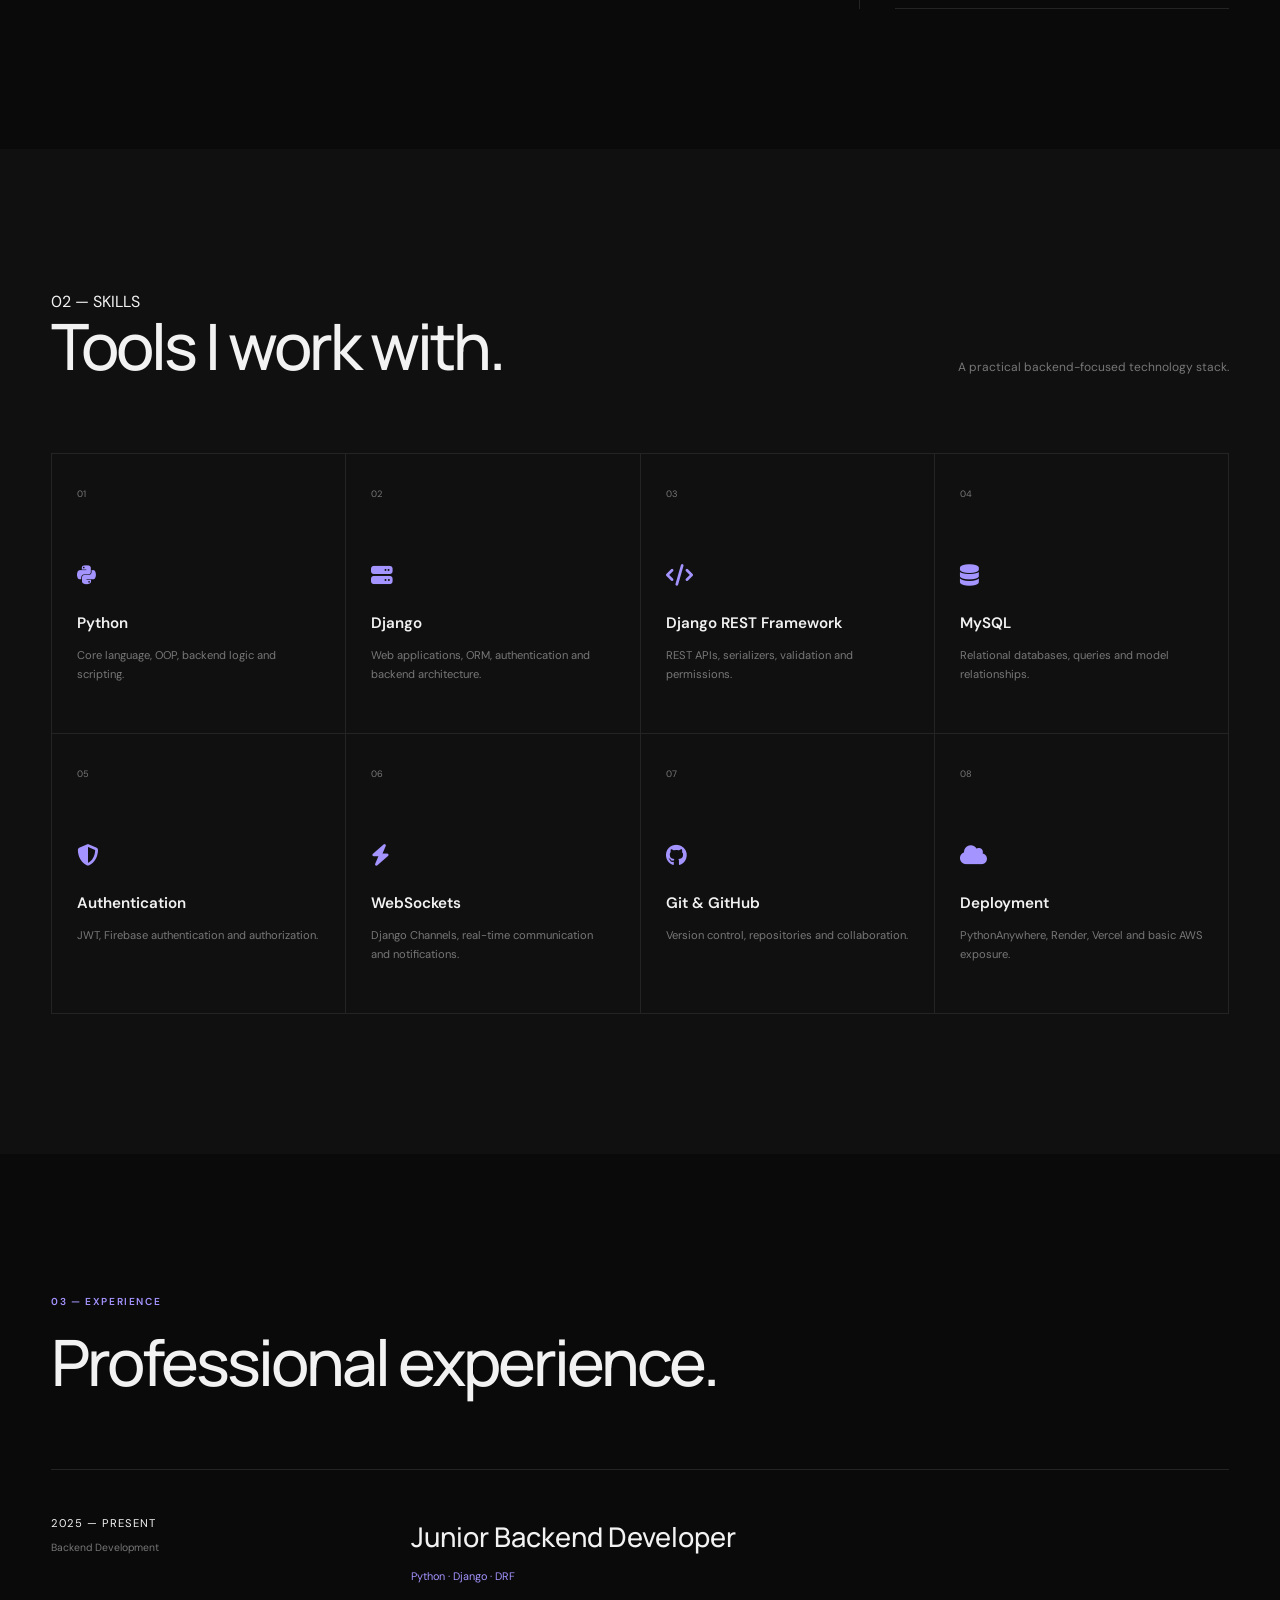
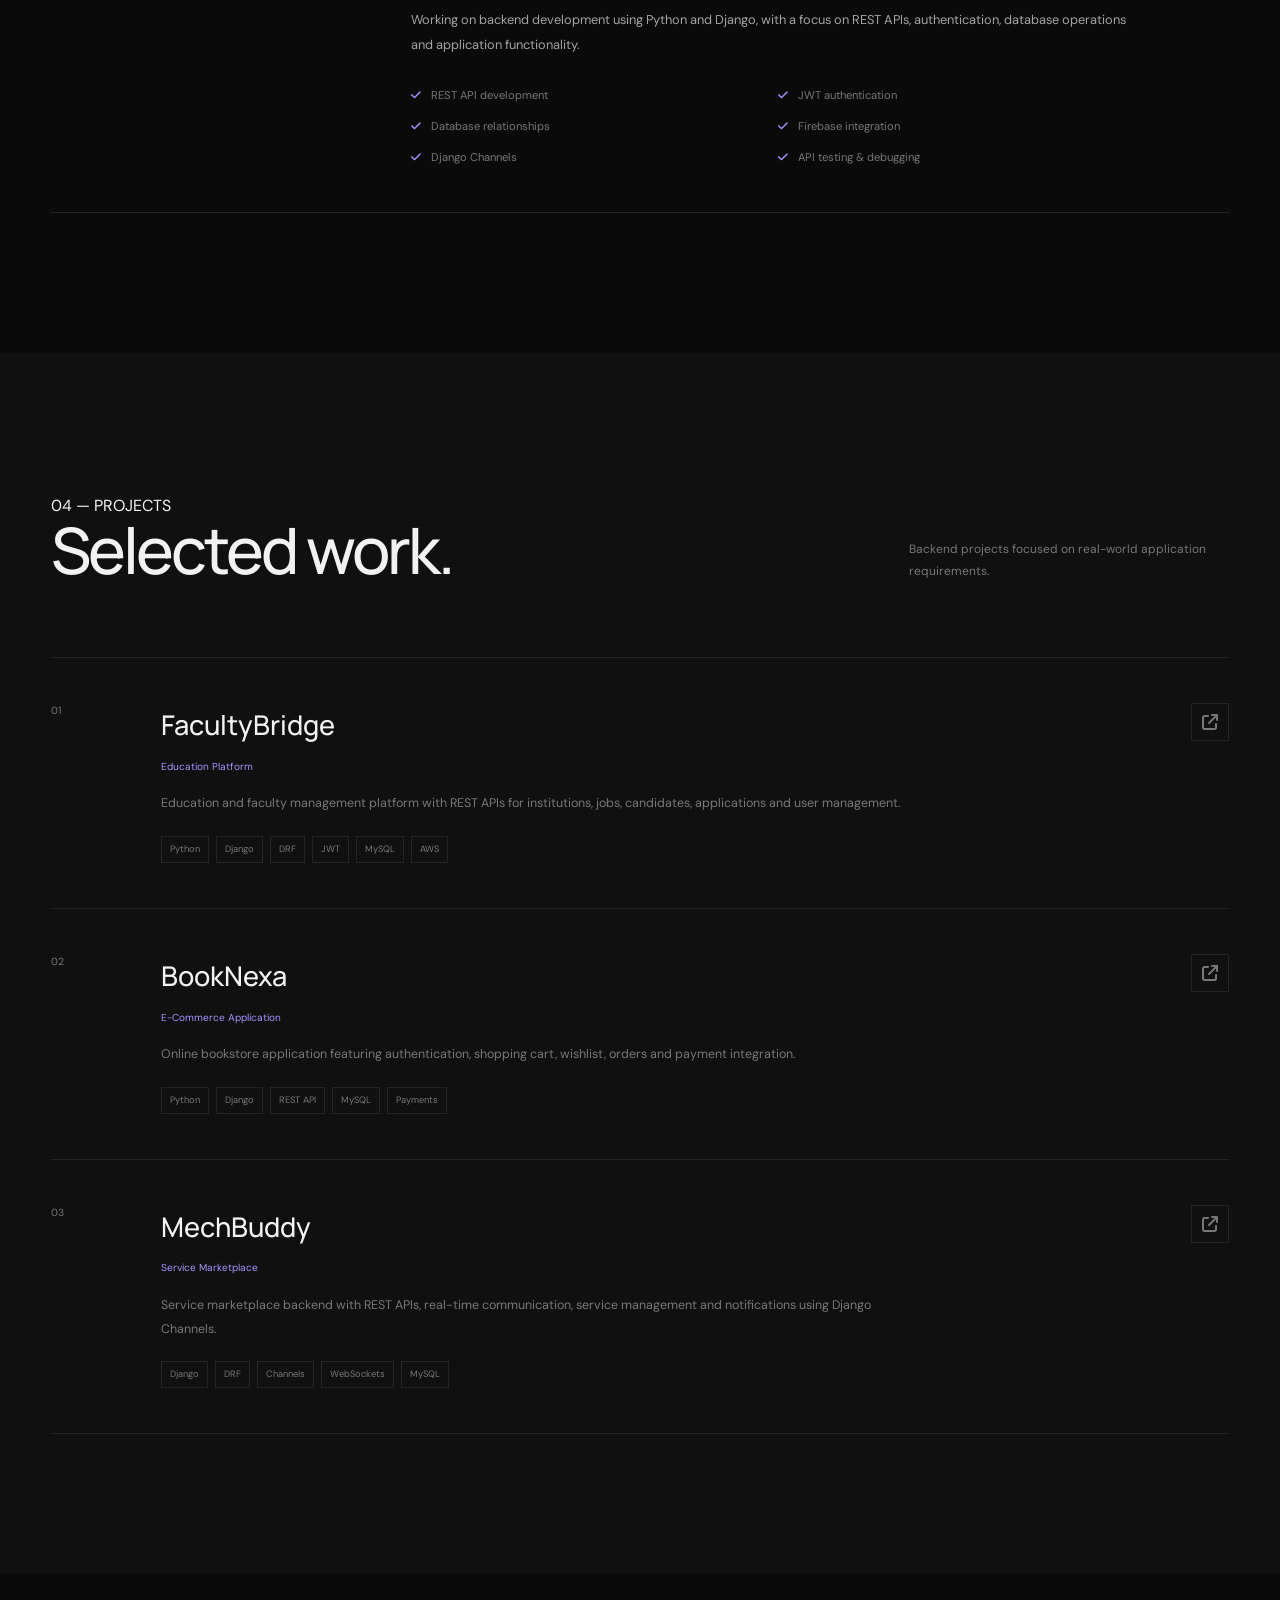
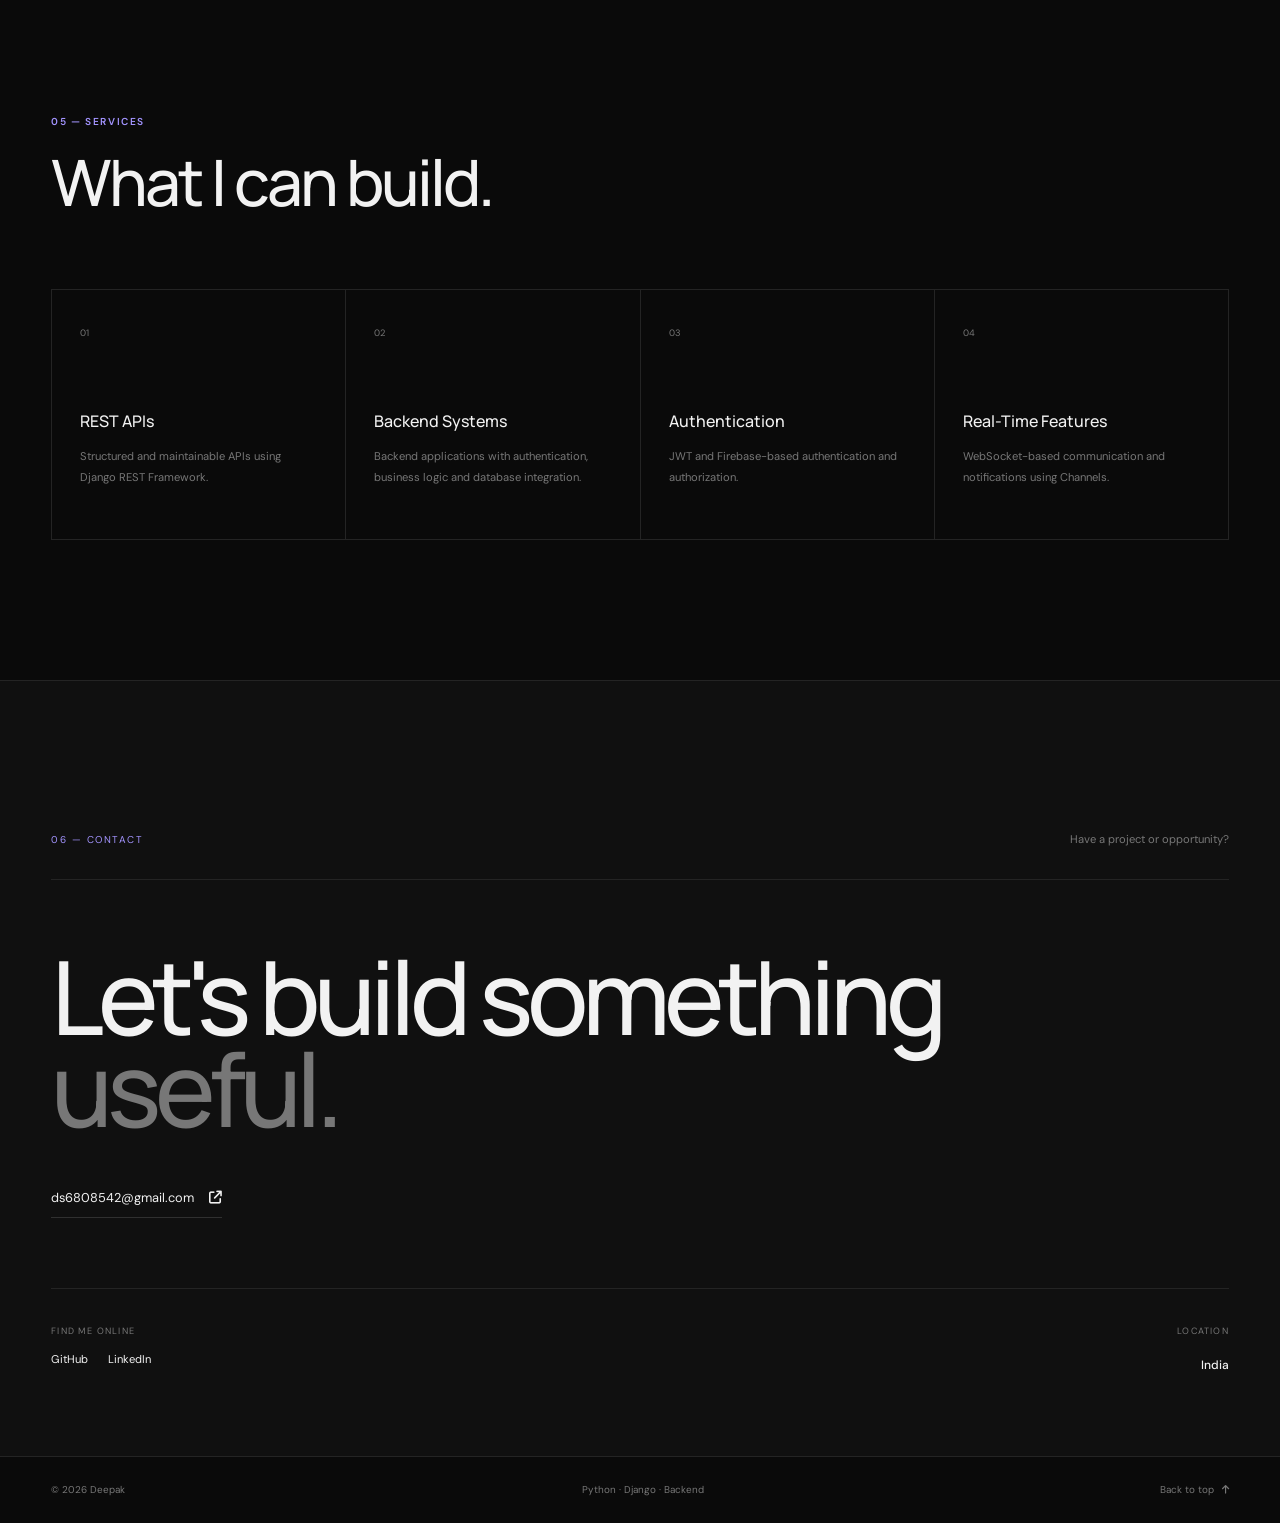
==== commit 29bef69f: "update portfolio page" ====
--- a/index.html
+++ b/index.html
@@ -5,15 +5,9 @@
 
     <meta charset="UTF-8">
 
-    <meta
-        name="viewport"
-        content="width=device-width, initial-scale=1.0"
-    >
-
-    <meta
-        name="description"
-        content="Deepak - Python Django Backend Developer"
-    >
+    <meta name="viewport" content="width=device-width, initial-scale=1.0">
+
+    <meta name="description" content="Deepak - Python Django Backend Developer">
 
     <title>Deepak — Backend Developer</title>
 
@@ -22,32 +16,21 @@
 
     <link rel="preconnect" href="https://fonts.googleapis.com">
 
-    <link
-        rel="preconnect"
-        href="https://fonts.gstatic.com"
-        crossorigin
-    >
+    <link rel="preconnect" href="https://fonts.gstatic.com" crossorigin>
 
     <link
         href="https://fonts.googleapis.com/css2?family=DM+Sans:wght@400;500;600;700&family=Manrope:wght@400;500;600;700;800&display=swap"
-        rel="stylesheet"
-    >
+        rel="stylesheet">
 
 
     <!-- Font Awesome -->
 
-    <link
-        rel="stylesheet"
-        href="https://cdnjs.cloudflare.com/ajax/libs/font-awesome/6.5.2/css/all.min.css"
-    >
+    <link rel="stylesheet" href="https://cdnjs.cloudflare.com/ajax/libs/font-awesome/6.5.2/css/all.min.css">
 
 
     <!-- CSS -->
 
-    <link
-        rel="stylesheet"
-        href="portfolio.css"
-    >
+    <link rel="stylesheet" href="portfolio.css">
 
 </head>
 
@@ -55,264 +38,1208 @@
 <body>
 
 
-<!-- =====================================================
+    <!-- =====================================================
      NAVBAR
 ===================================================== -->
 
-<header class="navbar">
-
-    <div class="container navbar-container">
-
-
-        <a
-            href="#home"
-            class="logo"
-        >
-            D<span>.</span>
-        </a>
-
-
-        <nav
-            class="nav-menu"
-            id="navMenu"
-        >
-
-            <a
-                href="#home"
-                class="nav-link active"
-            >
-                Home
+    <header class="navbar">
+
+        <div class="container navbar-container">
+
+
+            <a href="#home" class="logo">
+                D<span>.</span>
             </a>
 
-            <a
-                href="#about"
-                class="nav-link"
-            >
-                About
-            </a>
-
-            <a
-                href="#skills"
-                class="nav-link"
-            >
-                Skills
-            </a>
-
-            <a
-                href="#experience"
-                class="nav-link"
-            >
-                Experience
-            </a>
-
-            <a
-                href="#projects"
-                class="nav-link"
-            >
-                Projects
-            </a>
-
-            <a
-                href="#contact"
-                class="nav-link"
-            >
-                Contact
-            </a>
-
-        </nav>
-
-
-        <div class="nav-right">
-
-            <a
-                href="#contact"
-                class="nav-contact"
-            >
-                Let's Talk
-            </a>
-
-
-            <button
-                class="theme-button"
-                id="themeButton"
-                aria-label="Change theme"
-            >
-
-                <i class="fa-solid fa-moon"></i>
-
-            </button>
-
-
-            <button
-                class="menu-button"
-                id="menuButton"
-                aria-label="Open menu"
-            >
-
-                <i class="fa-solid fa-bars"></i>
-
-            </button>
+
+            <nav class="nav-menu" id="navMenu">
+
+                <a href="#home" class="nav-link active">
+                    Home
+                </a>
+
+                <a href="#about" class="nav-link">
+                    About
+                </a>
+
+                <a href="#skills" class="nav-link">
+                    Skills
+                </a>
+
+                <a href="#experience" class="nav-link">
+                    Experience
+                </a>
+
+                <a href="#projects" class="nav-link">
+                    Projects
+                </a>
+
+                <a href="#contact" class="nav-link">
+                    Contact
+                </a>
+
+            </nav>
+
+
+            <div class="nav-right">
+
+                <a href="#contact" class="nav-contact">
+                    Let's Talk
+                </a>
+
+
+                <button class="theme-button" id="themeButton" aria-label="Change theme">
+
+                    <i class="fa-solid fa-moon"></i>
+
+                </button>
+
+
+                <button class="menu-button" id="menuButton" aria-label="Open menu">
+
+                    <i class="fa-solid fa-bars"></i>
+
+                </button>
+
+            </div>
 
         </div>
 
-    </div>
-
-</header>
-
-
-
-<!-- =====================================================
+    </header>
+
+
+
+    <!-- =====================================================
      HERO
 ===================================================== -->
 
-<section
-    class="hero"
-    id="home"
->
-
-
-    <div class="hero-background-number">
-        01
-    </div>
-
-
-    <div class="container hero-container">
-
-
-        <!-- LEFT -->
-
-        <div class="hero-content reveal">
-
-
-            <div class="hero-label">
-
-                <span class="status-dot"></span>
-
-                AVAILABLE FOR OPPORTUNITIES
-
-            </div>
-
-
-            <h1>
-
-                Python Django
-
-                <br>
-
-                <span>Backend Developer.</span>
-
-            </h1>
-
-
-            <p class="hero-description">
-
-                I build scalable backend applications,
-                REST APIs and database-driven systems
-                using Python, Django and Django REST Framework.
-
-            </p>
-
-
-            <div class="hero-buttons">
-
-
-                <a
-                    href="#projects"
-                    class="button-primary"
-                >
-
-                    View My Work
-
-                    <i class="fa-solid fa-arrow-right"></i>
+    <section class="hero" id="home">
+
+
+        <div class="hero-background-number">
+            01
+        </div>
+
+
+        <div class="container hero-container">
+
+
+            <!-- LEFT -->
+
+            <div class="hero-content reveal">
+
+
+                <div class="hero-label">
+
+                    <span class="status-dot"></span>
+
+                    AVAILABLE FOR OPPORTUNITIES
+
+                </div>
+
+
+                <h1>
+
+                    Python Django
+
+                    <br>
+
+                    <span>Backend Developer.</span>
+
+                </h1>
+
+
+                <p class="hero-description">
+
+                    I build scalable backend applications,
+                    REST APIs and database-driven systems
+                    using Python, Django and Django REST Framework.
+
+                </p>
+
+
+                <div class="hero-buttons">
+
+
+                    <a href="#projects" class="button-primary">
+
+                        View My Work
+
+                        <i class="fa-solid fa-arrow-right"></i>
+
+                    </a>
+
+
+                    <a href="resume/Deepak_Resume.pdf" class="button-secondary" target="_blank">
+
+                        Resume
+
+                        <i class="fa-solid fa-arrow-up-right-from-square"></i>
+
+                    </a>
+
+                </div>
+
+
+                <div class="hero-socials">
+
+
+                    <a href="https://github.com/deepaksoni2206" target="_blank">
+
+                        GitHub
+
+                        <i class="fa-brands fa-github"></i>
+
+                    </a>
+
+
+                    <a href="https://www.linkedin.com/in/deepaksoniconnect/" target="_blank">
+
+                        LinkedIn
+
+                        <i class="fa-brands fa-linkedin"></i>
+
+                    </a>
+
+
+                    <a href="mailto:ds6808542@gmail.com">
+
+                        Email
+
+                        <i class="fa-solid fa-envelope"></i>
+
+                    </a>
+
+
+                </div>
+
+
+            </div>
+
+
+
+            <!-- RIGHT -->
+
+            <div class="hero-side reveal">
+
+
+                <div class="hero-side-top">
+
+                    <span>
+                        PROFILE
+                    </span>
+
+                    <span>
+                        2026
+                    </span>
+
+                </div>
+
+
+                <div class="hero-side-main">
+
+
+                    <div class="profile-line">
+
+                        <span>
+                            Based in
+                        </span>
+
+                        <strong>
+                            India
+                        </strong>
+
+                    </div>
+
+
+                    <div class="profile-line">
+
+                        <span>
+                            Experience
+                        </span>
+
+                        <strong>
+                            1.2+ Years
+                        </strong>
+
+                    </div>
+
+
+                    <div class="profile-line">
+
+                        <span>
+                            Specialization
+                        </span>
+
+                        <strong>
+                            Backend Development
+                        </strong>
+
+                    </div>
+
+
+                    <div class="profile-line">
+
+                        <span>
+                            Primary Stack
+                        </span>
+
+                        <strong>
+                            Python / Django
+                        </strong>
+
+                    </div>
+
+
+                </div>
+
+
+                <div class="hero-stack">
+
+
+                    <span>PYTHON</span>
+
+                    <span>DJANGO</span>
+
+                    <span>DRF</span>
+
+                    <span>MYSQL</span>
+
+                    <span>JWT</span>
+
+                    <span>WEBSOCKETS</span>
+
+
+                </div>
+
+
+                <div class="hero-side-bottom">
+
+                    <span>
+                        BACKEND ENGINEERING
+                    </span>
+
+                    <i class="fa-solid fa-arrow-down"></i>
+
+                </div>
+
+
+            </div>
+
+
+        </div>
+
+
+        <div class="hero-footer container">
+
+            <span>
+                SCROLL TO EXPLORE
+            </span>
+
+            <div class="hero-footer-line"></div>
+
+            <span>
+                01 / 06
+            </span>
+
+        </div>
+
+
+    </section>
+
+
+
+    <!-- =====================================================
+     ABOUT
+===================================================== -->
+
+    <section class="section" id="about">
+
+        <div class="container">
+
+
+            <div class="section-heading reveal">
+
+                <span>
+                    01 — ABOUT
+                </span>
+
+                <h2>
+                    I focus on the part
+                    <br>
+                    behind the interface.
+                </h2>
+
+            </div>
+
+
+            <div class="about-grid">
+
+
+                <div class="about-main reveal">
+
+                    <p class="about-lead">
+
+                        I'm a Python Django Backend Developer
+                        focused on building reliable web applications,
+                        REST APIs and backend systems.
+
+                    </p>
+
+
+                    <p>
+
+                        I work primarily with Python, Django and
+                        Django REST Framework, with experience in
+                        authentication, database relationships,
+                        API development, validation and
+                        real-time communication.
+
+                    </p>
+
+
+                    <p>
+
+                        My approach is simple: understand the
+                        requirement, design the backend structure
+                        clearly and build APIs that are maintainable
+                        and easy to work with.
+
+                    </p>
+
+                </div>
+
+
+                <div class="about-details reveal">
+
+
+                    <div class="detail-item">
+
+                        <span>
+                            PRIMARY LANGUAGE
+                        </span>
+
+                        <strong>
+                            Python
+                        </strong>
+
+                    </div>
+
+
+                    <div class="detail-item">
+
+                        <span>
+                            FRAMEWORK
+                        </span>
+
+                        <strong>
+                            Django / DRF
+                        </strong>
+
+                    </div>
+
+
+                    <div class="detail-item">
+
+                        <span>
+                            DATABASE
+                        </span>
+
+                        <strong>
+                            MySQL
+                        </strong>
+
+                    </div>
+
+
+                    <div class="detail-item">
+
+                        <span>
+                            CURRENT FOCUS
+                        </span>
+
+                        <strong>
+                            Backend Engineering
+                        </strong>
+
+                    </div>
+
+
+                </div>
+
+            </div>
+
+        </div>
+
+    </section>
+
+
+
+    <!-- =====================================================
+     SKILLS
+===================================================== -->
+
+    <section class="section dark-section" id="skills">
+
+        <div class="container">
+
+
+            <div class="section-heading split-heading reveal">
+
+                <div>
+
+                    <span>
+                        02 — SKILLS
+                    </span>
+
+                    <h2>
+                        Tools I work with.
+                    </h2>
+
+                </div>
+
+
+                <p>
+
+                    A practical backend-focused
+                    technology stack.
+
+                </p>
+
+            </div>
+
+
+            <div class="skills-grid">
+
+
+                <div class="skill-card reveal">
+
+                    <span>
+                        01
+                    </span>
+
+                    <i class="fa-brands fa-python"></i>
+
+                    <h3>
+                        Python
+                    </h3>
+
+                    <p>
+                        Core language, OOP,
+                        backend logic and scripting.
+                    </p>
+
+                </div>
+
+
+                <div class="skill-card reveal">
+
+                    <span>
+                        02
+                    </span>
+
+                    <i class="fa-solid fa-server"></i>
+
+                    <h3>
+                        Django
+                    </h3>
+
+                    <p>
+                        Web applications, ORM,
+                        authentication and backend architecture.
+                    </p>
+
+                </div>
+
+
+                <div class="skill-card reveal">
+
+                    <span>
+                        03
+                    </span>
+
+                    <i class="fa-solid fa-code"></i>
+
+                    <h3>
+                        Django REST Framework
+                    </h3>
+
+                    <p>
+                        REST APIs, serializers,
+                        validation and permissions.
+                    </p>
+
+                </div>
+
+
+                <div class="skill-card reveal">
+
+                    <span>
+                        04
+                    </span>
+
+                    <i class="fa-solid fa-database"></i>
+
+                    <h3>
+                        MySQL
+                    </h3>
+
+                    <p>
+                        Relational databases,
+                        queries and model relationships.
+                    </p>
+
+                </div>
+
+
+                <div class="skill-card reveal">
+
+                    <span>
+                        05
+                    </span>
+
+                    <i class="fa-solid fa-shield-halved"></i>
+
+                    <h3>
+                        Authentication
+                    </h3>
+
+                    <p>
+                        JWT, Firebase authentication
+                        and authorization.
+                    </p>
+
+                </div>
+
+
+                <div class="skill-card reveal">
+
+                    <span>
+                        06
+                    </span>
+
+                    <i class="fa-solid fa-bolt"></i>
+
+                    <h3>
+                        WebSockets
+                    </h3>
+
+                    <p>
+                        Django Channels,
+                        real-time communication and notifications.
+                    </p>
+
+                </div>
+
+
+                <div class="skill-card reveal">
+
+                    <span>
+                        07
+                    </span>
+
+                    <i class="fa-brands fa-github"></i>
+
+                    <h3>
+                        Git & GitHub
+                    </h3>
+
+                    <p>
+                        Version control,
+                        repositories and collaboration.
+                    </p>
+
+                </div>
+
+
+                <div class="skill-card reveal">
+
+                    <span>
+                        08
+                    </span>
+
+                    <i class="fa-solid fa-cloud"></i>
+
+                    <h3>
+                        Deployment
+                    </h3>
+
+                    <p>
+                        PythonAnywhere, Render,
+                        Vercel and basic AWS exposure.
+                    </p>
+
+                </div>
+
+
+            </div>
+
+        </div>
+
+    </section>
+
+
+
+    <!-- =====================================================
+     EXPERIENCE
+===================================================== -->
+
+    <section class="section" id="experience">
+
+        <div class="container">
+
+
+            <div class="section-heading reveal">
+
+                <span>
+                    03 — EXPERIENCE
+                </span>
+
+                <h2>
+                    Professional experience.
+                </h2>
+
+            </div>
+
+
+            <div class="experience-card reveal">
+
+
+                <div class="experience-left">
+
+                    <span>
+                        2025 — PRESENT
+                    </span>
+
+                    <small>
+                        Backend Development
+                    </small>
+
+                </div>
+
+
+                <div class="experience-right">
+
+
+                    <h3>
+                        Junior Backend Developer
+                    </h3>
+
+
+                    <p class="experience-stack">
+                        Python · Django · DRF
+                    </p>
+
+
+                    <p>
+
+                        Working on backend development using
+                        Python and Django, with a focus on REST APIs,
+                        authentication, database operations and
+                        application functionality.
+
+                    </p>
+
+
+                    <div class="experience-points">
+
+
+                        <div>
+                            <i class="fa-solid fa-check"></i>
+
+                            REST API development
+                        </div>
+
+
+                        <div>
+                            <i class="fa-solid fa-check"></i>
+
+                            JWT authentication
+                        </div>
+
+
+                        <div>
+                            <i class="fa-solid fa-check"></i>
+
+                            Database relationships
+                        </div>
+
+
+                        <div>
+                            <i class="fa-solid fa-check"></i>
+
+                            Firebase integration
+                        </div>
+
+
+                        <div>
+                            <i class="fa-solid fa-check"></i>
+
+                            Django Channels
+                        </div>
+
+
+                        <div>
+                            <i class="fa-solid fa-check"></i>
+
+                            API testing & debugging
+                        </div>
+
+
+                    </div>
+
+                </div>
+
+            </div>
+
+        </div>
+
+    </section>
+
+
+
+    <!-- =====================================================
+     PROJECTS
+===================================================== -->
+
+    <section class="section dark-section" id="projects">
+
+        <div class="container">
+
+
+            <div class="section-heading split-heading reveal">
+
+                <div>
+
+                    <span>
+                        04 — PROJECTS
+                    </span>
+
+                    <h2>
+                        Selected work.
+                    </h2>
+
+                </div>
+
+
+                <p>
+
+                    Backend projects focused on
+                    real-world application requirements.
+
+                </p>
+
+            </div>
+
+
+            <div class="project-list">
+
+
+                <!-- PROJECT 01 -->
+
+                <article class="project-card reveal">
+
+
+                    <div class="project-index">
+                        01
+                    </div>
+
+
+                    <div class="project-content">
+
+
+                        <div class="project-top">
+
+                            <div>
+
+                                <h3>
+                                    FacultyBridge
+                                </h3>
+
+                                <span>
+                                    Education Platform
+                                </span>
+
+                            </div>
+
+
+                            <a href="#" class="project-link">
+
+                                <i class="fa-solid fa-arrow-up-right-from-square"></i>
+
+                            </a>
+
+                        </div>
+
+
+                        <p>
+
+                            Education and faculty management
+                            platform with REST APIs for institutions,
+                            jobs, candidates, applications and
+                            user management.
+
+                        </p>
+
+
+                        <div class="project-tags">
+
+                            <span>Python</span>
+
+                            <span>Django</span>
+
+                            <span>DRF</span>
+
+                            <span>JWT</span>
+
+                            <span>MySQL</span>
+
+                            <span>AWS</span>
+
+                        </div>
+
+
+                    </div>
+
+
+                </article>
+
+
+
+                <!-- PROJECT 02 -->
+
+                <article class="project-card reveal">
+
+
+                    <div class="project-index">
+                        02
+                    </div>
+
+
+                    <div class="project-content">
+
+
+                        <div class="project-top">
+
+                            <div>
+
+                                <h3>
+                                    BookNexa
+                                </h3>
+
+                                <span>
+                                    E-Commerce Application
+                                </span>
+
+                            </div>
+
+
+                            <a href="#" class="project-link">
+
+                                <i class="fa-solid fa-arrow-up-right-from-square"></i>
+
+                            </a>
+
+                        </div>
+
+
+                        <p>
+
+                            Online bookstore application featuring
+                            authentication, shopping cart, wishlist,
+                            orders and payment integration.
+
+                        </p>
+
+
+                        <div class="project-tags">
+
+                            <span>Python</span>
+
+                            <span>Django</span>
+
+                            <span>REST API</span>
+
+                            <span>MySQL</span>
+
+                            <span>Payments</span>
+
+                        </div>
+
+
+                    </div>
+
+
+                </article>
+
+
+
+                <!-- PROJECT 03 -->
+
+                <article class="project-card reveal">
+
+
+                    <div class="project-index">
+                        03
+                    </div>
+
+
+                    <div class="project-content">
+
+
+                        <div class="project-top">
+
+                            <div>
+
+                                <h3>
+                                    MechBuddy
+                                </h3>
+
+                                <span>
+                                    Service Marketplace
+                                </span>
+
+                            </div>
+
+
+                            <a href="#" class="project-link">
+
+                                <i class="fa-solid fa-arrow-up-right-from-square"></i>
+
+                            </a>
+
+                        </div>
+
+
+                        <p>
+
+                            Service marketplace backend with
+                            REST APIs, real-time communication,
+                            service management and notifications
+                            using Django Channels.
+
+                        </p>
+
+
+                        <div class="project-tags">
+
+                            <span>Django</span>
+
+                            <span>DRF</span>
+
+                            <span>Channels</span>
+
+                            <span>WebSockets</span>
+
+                            <span>MySQL</span>
+
+                        </div>
+
+
+                    </div>
+
+
+                </article>
+
+
+            </div>
+
+        </div>
+
+    </section>
+
+
+
+    <!-- =====================================================
+     SERVICES
+===================================================== -->
+
+    <section class="section">
+
+        <div class="container">
+
+
+            <div class="section-heading reveal">
+
+                <span>
+                    05 — SERVICES
+                </span>
+
+                <h2>
+                    What I can build.
+                </h2>
+
+            </div>
+
+
+            <div class="services-grid">
+
+
+                <div class="service-card reveal">
+
+                    <span>
+                        01
+                    </span>
+
+                    <h3>
+                        REST APIs
+                    </h3>
+
+                    <p>
+
+                        Structured and maintainable APIs
+                        using Django REST Framework.
+
+                    </p>
+
+                </div>
+
+
+                <div class="service-card reveal">
+
+                    <span>
+                        02
+                    </span>
+
+                    <h3>
+                        Backend Systems
+                    </h3>
+
+                    <p>
+
+                        Backend applications with
+                        authentication, business logic
+                        and database integration.
+
+                    </p>
+
+                </div>
+
+
+                <div class="service-card reveal">
+
+                    <span>
+                        03
+                    </span>
+
+                    <h3>
+                        Authentication
+                    </h3>
+
+                    <p>
+
+                        JWT and Firebase-based
+                        authentication and authorization.
+
+                    </p>
+
+                </div>
+
+
+                <div class="service-card reveal">
+
+                    <span>
+                        04
+                    </span>
+
+                    <h3>
+                        Real-Time Features
+                    </h3>
+
+                    <p>
+
+                        WebSocket-based communication
+                        and notifications using Channels.
+
+                    </p>
+
+                </div>
+
+
+            </div>
+
+        </div>
+
+    </section>
+
+
+
+    <!-- =====================================================
+     CONTACT
+===================================================== -->
+
+    <section class="contact-section" id="contact">
+
+        <div class="container">
+
+
+            <div class="contact-top reveal">
+
+                <span>
+                    06 — CONTACT
+                </span>
+
+                <p>
+                    Have a project or opportunity?
+                </p>
+
+            </div>
+
+
+            <div class="contact-main reveal">
+
+
+                <h2>
+
+                    Let's build something
+                    <br>
+
+                    <span>useful.</span>
+
+                </h2>
+
+
+                <a href="mailto:ds6808542@gmail.com" class="contact-email">
+
+                    ds6808542@gmail.com
+
+                    <i class="fa-solid fa-arrow-up-right-from-square"></i>
 
                 </a>
 
 
-                <a
-                    href="resume/Deepak_Resume.pdf"
-                    class="button-secondary"
-                    target="_blank"
-                >
-
-                    Resume
-
-                    <i class="fa-solid fa-arrow-up-right-from-square"></i>
-
-                </a>
-
-            </div>
-
-
-            <div class="hero-socials">
-
-
-                <a
-                    href="https://github.com/"
-                    target="_blank"
-                >
-
-                    GitHub
-
-                    <i class="fa-brands fa-github"></i>
-
-                </a>
-
-
-                <a
-                    href="https://linkedin.com/"
-                    target="_blank"
-                >
-
-                    LinkedIn
-
-                    <i class="fa-brands fa-linkedin"></i>
-
-                </a>
-
-
-                <a
-                    href="mailto:your@email.com"
-                >
-
-                    Email
-
-                    <i class="fa-solid fa-envelope"></i>
-
-                </a>
-
-
-            </div>
-
-
-        </div>
-
-
-
-        <!-- RIGHT -->
-
-        <div class="hero-side reveal">
-
-
-            <div class="hero-side-top">
-
-                <span>
-                    PROFILE
-                </span>
-
-                <span>
-                    2026
-                </span>
-
-            </div>
-
-
-            <div class="hero-side-main">
-
-
-                <div class="profile-line">
-
-                    <span>
-                        Based in
+            </div>
+
+
+            <div class="contact-bottom reveal">
+
+
+                <div>
+
+                    <span>
+                        FIND ME ONLINE
+                    </span>
+
+
+                    <div class="contact-socials">
+
+                        <a href="https://github.com/deepaksoni2206" target="_blank">
+                            GitHub
+                        </a>
+
+                        <a href="https://www.linkedin.com/in/deepaksoniconnect/" target="_blank">
+                            LinkedIn
+                        </a>
+
+                    </div>
+
+                </div>
+
+
+                <div class="contact-location">
+
+                    <span>
+                        LOCATION
                     </span>
 
                     <strong>
@@ -322,1095 +1249,61 @@
                 </div>
 
 
-                <div class="profile-line">
-
-                    <span>
-                        Experience
-                    </span>
-
-                    <strong>
-                        1.2+ Years
-                    </strong>
-
-                </div>
-
-
-                <div class="profile-line">
-
-                    <span>
-                        Specialization
-                    </span>
-
-                    <strong>
-                        Backend Development
-                    </strong>
-
-                </div>
-
-
-                <div class="profile-line">
-
-                    <span>
-                        Primary Stack
-                    </span>
-
-                    <strong>
-                        Python / Django
-                    </strong>
-
-                </div>
-
-
-            </div>
-
-
-            <div class="hero-stack">
-
-
-                <span>PYTHON</span>
-
-                <span>DJANGO</span>
-
-                <span>DRF</span>
-
-                <span>MYSQL</span>
-
-                <span>JWT</span>
-
-                <span>WEBSOCKETS</span>
-
-
-            </div>
-
-
-            <div class="hero-side-bottom">
-
-                <span>
-                    BACKEND ENGINEERING
-                </span>
-
-                <i class="fa-solid fa-arrow-down"></i>
-
-            </div>
-
+            </div>
 
         </div>
 
-
-    </div>
-
-
-    <div class="hero-footer container">
-
-        <span>
-            SCROLL TO EXPLORE
-        </span>
-
-        <div class="hero-footer-line"></div>
-
-        <span>
-            01 / 06
-        </span>
-
-    </div>
-
-
-</section>
-
-
-
-<!-- =====================================================
-     ABOUT
-===================================================== -->
-
-<section
-    class="section"
-    id="about"
->
-
-    <div class="container">
-
-
-        <div class="section-heading reveal">
-
-            <span>
-                01 — ABOUT
-            </span>
-
-            <h2>
-                I focus on the part
-                <br>
-                behind the interface.
-            </h2>
-
-        </div>
-
-
-        <div class="about-grid">
-
-
-            <div class="about-main reveal">
-
-                <p class="about-lead">
-
-                    I'm a Python Django Backend Developer
-                    focused on building reliable web applications,
-                    REST APIs and backend systems.
-
-                </p>
-
-
-                <p>
-
-                    I work primarily with Python, Django and
-                    Django REST Framework, with experience in
-                    authentication, database relationships,
-                    API development, validation and
-                    real-time communication.
-
-                </p>
-
-
-                <p>
-
-                    My approach is simple: understand the
-                    requirement, design the backend structure
-                    clearly and build APIs that are maintainable
-                    and easy to work with.
-
-                </p>
-
-            </div>
-
-
-            <div class="about-details reveal">
-
-
-                <div class="detail-item">
-
-                    <span>
-                        PRIMARY LANGUAGE
-                    </span>
-
-                    <strong>
-                        Python
-                    </strong>
-
-                </div>
-
-
-                <div class="detail-item">
-
-                    <span>
-                        FRAMEWORK
-                    </span>
-
-                    <strong>
-                        Django / DRF
-                    </strong>
-
-                </div>
-
-
-                <div class="detail-item">
-
-                    <span>
-                        DATABASE
-                    </span>
-
-                    <strong>
-                        MySQL
-                    </strong>
-
-                </div>
-
-
-                <div class="detail-item">
-
-                    <span>
-                        CURRENT FOCUS
-                    </span>
-
-                    <strong>
-                        Backend Engineering
-                    </strong>
-
-                </div>
-
-
-            </div>
-
-        </div>
-
-    </div>
-
-</section>
-
-
-
-<!-- =====================================================
-     SKILLS
-===================================================== -->
-
-<section
-    class="section dark-section"
-    id="skills"
->
-
-    <div class="container">
-
-
-        <div class="section-heading split-heading reveal">
-
-            <div>
-
-                <span>
-                    02 — SKILLS
-                </span>
-
-                <h2>
-                    Tools I work with.
-                </h2>
-
-            </div>
-
-
-            <p>
-
-                A practical backend-focused
-                technology stack.
-
-            </p>
-
-        </div>
-
-
-        <div class="skills-grid">
-
-
-            <div class="skill-card reveal">
-
-                <span>
-                    01
-                </span>
-
-                <i class="fa-brands fa-python"></i>
-
-                <h3>
-                    Python
-                </h3>
-
-                <p>
-                    Core language, OOP,
-                    backend logic and scripting.
-                </p>
-
-            </div>
-
-
-            <div class="skill-card reveal">
-
-                <span>
-                    02
-                </span>
-
-                <i class="fa-solid fa-server"></i>
-
-                <h3>
-                    Django
-                </h3>
-
-                <p>
-                    Web applications, ORM,
-                    authentication and backend architecture.
-                </p>
-
-            </div>
-
-
-            <div class="skill-card reveal">
-
-                <span>
-                    03
-                </span>
-
-                <i class="fa-solid fa-code"></i>
-
-                <h3>
-                    Django REST Framework
-                </h3>
-
-                <p>
-                    REST APIs, serializers,
-                    validation and permissions.
-                </p>
-
-            </div>
-
-
-            <div class="skill-card reveal">
-
-                <span>
-                    04
-                </span>
-
-                <i class="fa-solid fa-database"></i>
-
-                <h3>
-                    MySQL
-                </h3>
-
-                <p>
-                    Relational databases,
-                    queries and model relationships.
-                </p>
-
-            </div>
-
-
-            <div class="skill-card reveal">
-
-                <span>
-                    05
-                </span>
-
-                <i class="fa-solid fa-shield-halved"></i>
-
-                <h3>
-                    Authentication
-                </h3>
-
-                <p>
-                    JWT, Firebase authentication
-                    and authorization.
-                </p>
-
-            </div>
-
-
-            <div class="skill-card reveal">
-
-                <span>
-                    06
-                </span>
-
-                <i class="fa-solid fa-bolt"></i>
-
-                <h3>
-                    WebSockets
-                </h3>
-
-                <p>
-                    Django Channels,
-                    real-time communication and notifications.
-                </p>
-
-            </div>
-
-
-            <div class="skill-card reveal">
-
-                <span>
-                    07
-                </span>
-
-                <i class="fa-brands fa-github"></i>
-
-                <h3>
-                    Git & GitHub
-                </h3>
-
-                <p>
-                    Version control,
-                    repositories and collaboration.
-                </p>
-
-            </div>
-
-
-            <div class="skill-card reveal">
-
-                <span>
-                    08
-                </span>
-
-                <i class="fa-solid fa-cloud"></i>
-
-                <h3>
-                    Deployment
-                </h3>
-
-                <p>
-                    PythonAnywhere, Render,
-                    Vercel and basic AWS exposure.
-                </p>
-
-            </div>
-
-
-        </div>
-
-    </div>
-
-</section>
-
-
-
-<!-- =====================================================
-     EXPERIENCE
-===================================================== -->
-
-<section
-    class="section"
-    id="experience"
->
-
-    <div class="container">
-
-
-        <div class="section-heading reveal">
-
-            <span>
-                03 — EXPERIENCE
-            </span>
-
-            <h2>
-                Professional experience.
-            </h2>
-
-        </div>
-
-
-        <div class="experience-card reveal">
-
-
-            <div class="experience-left">
-
-                <span>
-                    2025 — PRESENT
-                </span>
-
-                <small>
-                    Backend Development
-                </small>
-
-            </div>
-
-
-            <div class="experience-right">
-
-
-                <h3>
-                    Junior Backend Developer
-                </h3>
-
-
-                <p class="experience-stack">
-                    Python · Django · DRF
-                </p>
-
-
-                <p>
-
-                    Working on backend development using
-                    Python and Django, with a focus on REST APIs,
-                    authentication, database operations and
-                    application functionality.
-
-                </p>
-
-
-                <div class="experience-points">
-
-
-                    <div>
-                        <i class="fa-solid fa-check"></i>
-
-                        REST API development
-                    </div>
-
-
-                    <div>
-                        <i class="fa-solid fa-check"></i>
-
-                        JWT authentication
-                    </div>
-
-
-                    <div>
-                        <i class="fa-solid fa-check"></i>
-
-                        Database relationships
-                    </div>
-
-
-                    <div>
-                        <i class="fa-solid fa-check"></i>
-
-                        Firebase integration
-                    </div>
-
-
-                    <div>
-                        <i class="fa-solid fa-check"></i>
-
-                        Django Channels
-                    </div>
-
-
-                    <div>
-                        <i class="fa-solid fa-check"></i>
-
-                        API testing & debugging
-                    </div>
-
-
-                </div>
-
-            </div>
-
-        </div>
-
-    </div>
-
-</section>
-
-
-
-<!-- =====================================================
-     PROJECTS
-===================================================== -->
-
-<section
-    class="section dark-section"
-    id="projects"
->
-
-    <div class="container">
-
-
-        <div class="section-heading split-heading reveal">
-
-            <div>
-
-                <span>
-                    04 — PROJECTS
-                </span>
-
-                <h2>
-                    Selected work.
-                </h2>
-
-            </div>
-
-
-            <p>
-
-                Backend projects focused on
-                real-world application requirements.
-
-            </p>
-
-        </div>
-
-
-        <div class="project-list">
-
-
-            <!-- PROJECT 01 -->
-
-            <article class="project-card reveal">
-
-
-                <div class="project-index">
-                    01
-                </div>
-
-
-                <div class="project-content">
-
-
-                    <div class="project-top">
-
-                        <div>
-
-                            <h3>
-                                FacultyBridge
-                            </h3>
-
-                            <span>
-                                Education Platform
-                            </span>
-
-                        </div>
-
-
-                        <a
-                            href="#"
-                            class="project-link"
-                        >
-
-                            <i class="fa-solid fa-arrow-up-right-from-square"></i>
-
-                        </a>
-
-                    </div>
-
-
-                    <p>
-
-                        Education and faculty management
-                        platform with REST APIs for institutions,
-                        jobs, candidates, applications and
-                        user management.
-
-                    </p>
-
-
-                    <div class="project-tags">
-
-                        <span>Python</span>
-
-                        <span>Django</span>
-
-                        <span>DRF</span>
-
-                        <span>JWT</span>
-
-                        <span>MySQL</span>
-
-                        <span>AWS</span>
-
-                    </div>
-
-
-                </div>
-
-
-            </article>
-
-
-
-            <!-- PROJECT 02 -->
-
-            <article class="project-card reveal">
-
-
-                <div class="project-index">
-                    02
-                </div>
-
-
-                <div class="project-content">
-
-
-                    <div class="project-top">
-
-                        <div>
-
-                            <h3>
-                                BookNexa
-                            </h3>
-
-                            <span>
-                                E-Commerce Application
-                            </span>
-
-                        </div>
-
-
-                        <a
-                            href="#"
-                            class="project-link"
-                        >
-
-                            <i class="fa-solid fa-arrow-up-right-from-square"></i>
-
-                        </a>
-
-                    </div>
-
-
-                    <p>
-
-                        Online bookstore application featuring
-                        authentication, shopping cart, wishlist,
-                        orders and payment integration.
-
-                    </p>
-
-
-                    <div class="project-tags">
-
-                        <span>Python</span>
-
-                        <span>Django</span>
-
-                        <span>REST API</span>
-
-                        <span>MySQL</span>
-
-                        <span>Payments</span>
-
-                    </div>
-
-
-                </div>
-
-
-            </article>
-
-
-
-            <!-- PROJECT 03 -->
-
-            <article class="project-card reveal">
-
-
-                <div class="project-index">
-                    03
-                </div>
-
-
-                <div class="project-content">
-
-
-                    <div class="project-top">
-
-                        <div>
-
-                            <h3>
-                                MechBuddy
-                            </h3>
-
-                            <span>
-                                Service Marketplace
-                            </span>
-
-                        </div>
-
-
-                        <a
-                            href="#"
-                            class="project-link"
-                        >
-
-                            <i class="fa-solid fa-arrow-up-right-from-square"></i>
-
-                        </a>
-
-                    </div>
-
-
-                    <p>
-
-                        Service marketplace backend with
-                        REST APIs, real-time communication,
-                        service management and notifications
-                        using Django Channels.
-
-                    </p>
-
-
-                    <div class="project-tags">
-
-                        <span>Django</span>
-
-                        <span>DRF</span>
-
-                        <span>Channels</span>
-
-                        <span>WebSockets</span>
-
-                        <span>MySQL</span>
-
-                    </div>
-
-
-                </div>
-
-
-            </article>
-
-
-        </div>
-
-    </div>
-
-</section>
-
-
-
-<!-- =====================================================
-     SERVICES
-===================================================== -->
-
-<section class="section">
-
-    <div class="container">
-
-
-        <div class="section-heading reveal">
-
-            <span>
-                05 — SERVICES
-            </span>
-
-            <h2>
-                What I can build.
-            </h2>
-
-        </div>
-
-
-        <div class="services-grid">
-
-
-            <div class="service-card reveal">
-
-                <span>
-                    01
-                </span>
-
-                <h3>
-                    REST APIs
-                </h3>
-
-                <p>
-
-                    Structured and maintainable APIs
-                    using Django REST Framework.
-
-                </p>
-
-            </div>
-
-
-            <div class="service-card reveal">
-
-                <span>
-                    02
-                </span>
-
-                <h3>
-                    Backend Systems
-                </h3>
-
-                <p>
-
-                    Backend applications with
-                    authentication, business logic
-                    and database integration.
-
-                </p>
-
-            </div>
-
-
-            <div class="service-card reveal">
-
-                <span>
-                    03
-                </span>
-
-                <h3>
-                    Authentication
-                </h3>
-
-                <p>
-
-                    JWT and Firebase-based
-                    authentication and authorization.
-
-                </p>
-
-            </div>
-
-
-            <div class="service-card reveal">
-
-                <span>
-                    04
-                </span>
-
-                <h3>
-                    Real-Time Features
-                </h3>
-
-                <p>
-
-                    WebSocket-based communication
-                    and notifications using Channels.
-
-                </p>
-
-            </div>
-
-
-        </div>
-
-    </div>
-
-</section>
-
-
-
-<!-- =====================================================
-     CONTACT
-===================================================== -->
-
-<section
-    class="contact-section"
-    id="contact"
->
-
-    <div class="container">
-
-
-        <div class="contact-top reveal">
-
-            <span>
-                06 — CONTACT
-            </span>
-
-            <p>
-                Have a project or opportunity?
-            </p>
-
-        </div>
-
-
-        <div class="contact-main reveal">
-
-
-            <h2>
-
-                Let's build something
-                <br>
-
-                <span>useful.</span>
-
-            </h2>
-
-
-            <a
-                href="mailto:your@email.com"
-                class="contact-email"
-            >
-
-                your@email.com
-
-                <i class="fa-solid fa-arrow-up-right-from-square"></i>
-
-            </a>
-
-
-        </div>
-
-
-        <div class="contact-bottom reveal">
-
-
-            <div>
-
-                <span>
-                    FIND ME ONLINE
-                </span>
-
-
-                <div class="contact-socials">
-
-                    <a
-                        href="https://github.com/"
-                        target="_blank"
-                    >
-                        GitHub
-                    </a>
-
-                    <a
-                        href="https://linkedin.com/"
-                        target="_blank"
-                    >
-                        LinkedIn
-                    </a>
-
-                </div>
-
-            </div>
-
-
-            <div class="contact-location">
-
-                <span>
-                    LOCATION
-                </span>
-
-                <strong>
-                    India
-                </strong>
-
-            </div>
-
-
-        </div>
-
-    </div>
-
-</section>
-
-
-
-<!-- =====================================================
+    </section>
+
+
+
+    <!-- =====================================================
      FOOTER
 ===================================================== -->
 
-<footer>
-
-    <div class="container footer-container">
-
-
-        <span>
-            © 2026 Deepak
-        </span>
-
-
-        <span>
-            Python · Django · Backend
-        </span>
-
-
-        <a href="#home">
-
-            Back to top
-
-            <i class="fa-solid fa-arrow-up"></i>
-
-        </a>
-
-
-    </div>
-
-</footer>
-
-
-
-<!-- =====================================================
+    <footer>
+
+        <div class="container footer-container">
+
+
+            <span>
+                © 2026 Deepak
+            </span>
+
+
+            <span>
+                Python · Django · Backend
+            </span>
+
+
+            <a href="#home">
+
+                Back to top
+
+                <i class="fa-solid fa-arrow-up"></i>
+
+            </a>
+
+
+        </div>
+
+    </footer>
+
+
+
+    <!-- =====================================================
      BACK TO TOP
 ===================================================== -->
 
-<button
-    class="back-top"
-    id="backTop"
-    aria-label="Back to top"
->
-
-    <i class="fa-solid fa-arrow-up"></i>
-
-</button>
-
-
-
-<script src="script.js"></script>
+    <button class="back-top" id="backTop" aria-label="Back to top">
+
+        <i class="fa-solid fa-arrow-up"></i>
+
+    </button>
+
+
+
+    <script src="script.js"></script>
 
 </body>
 
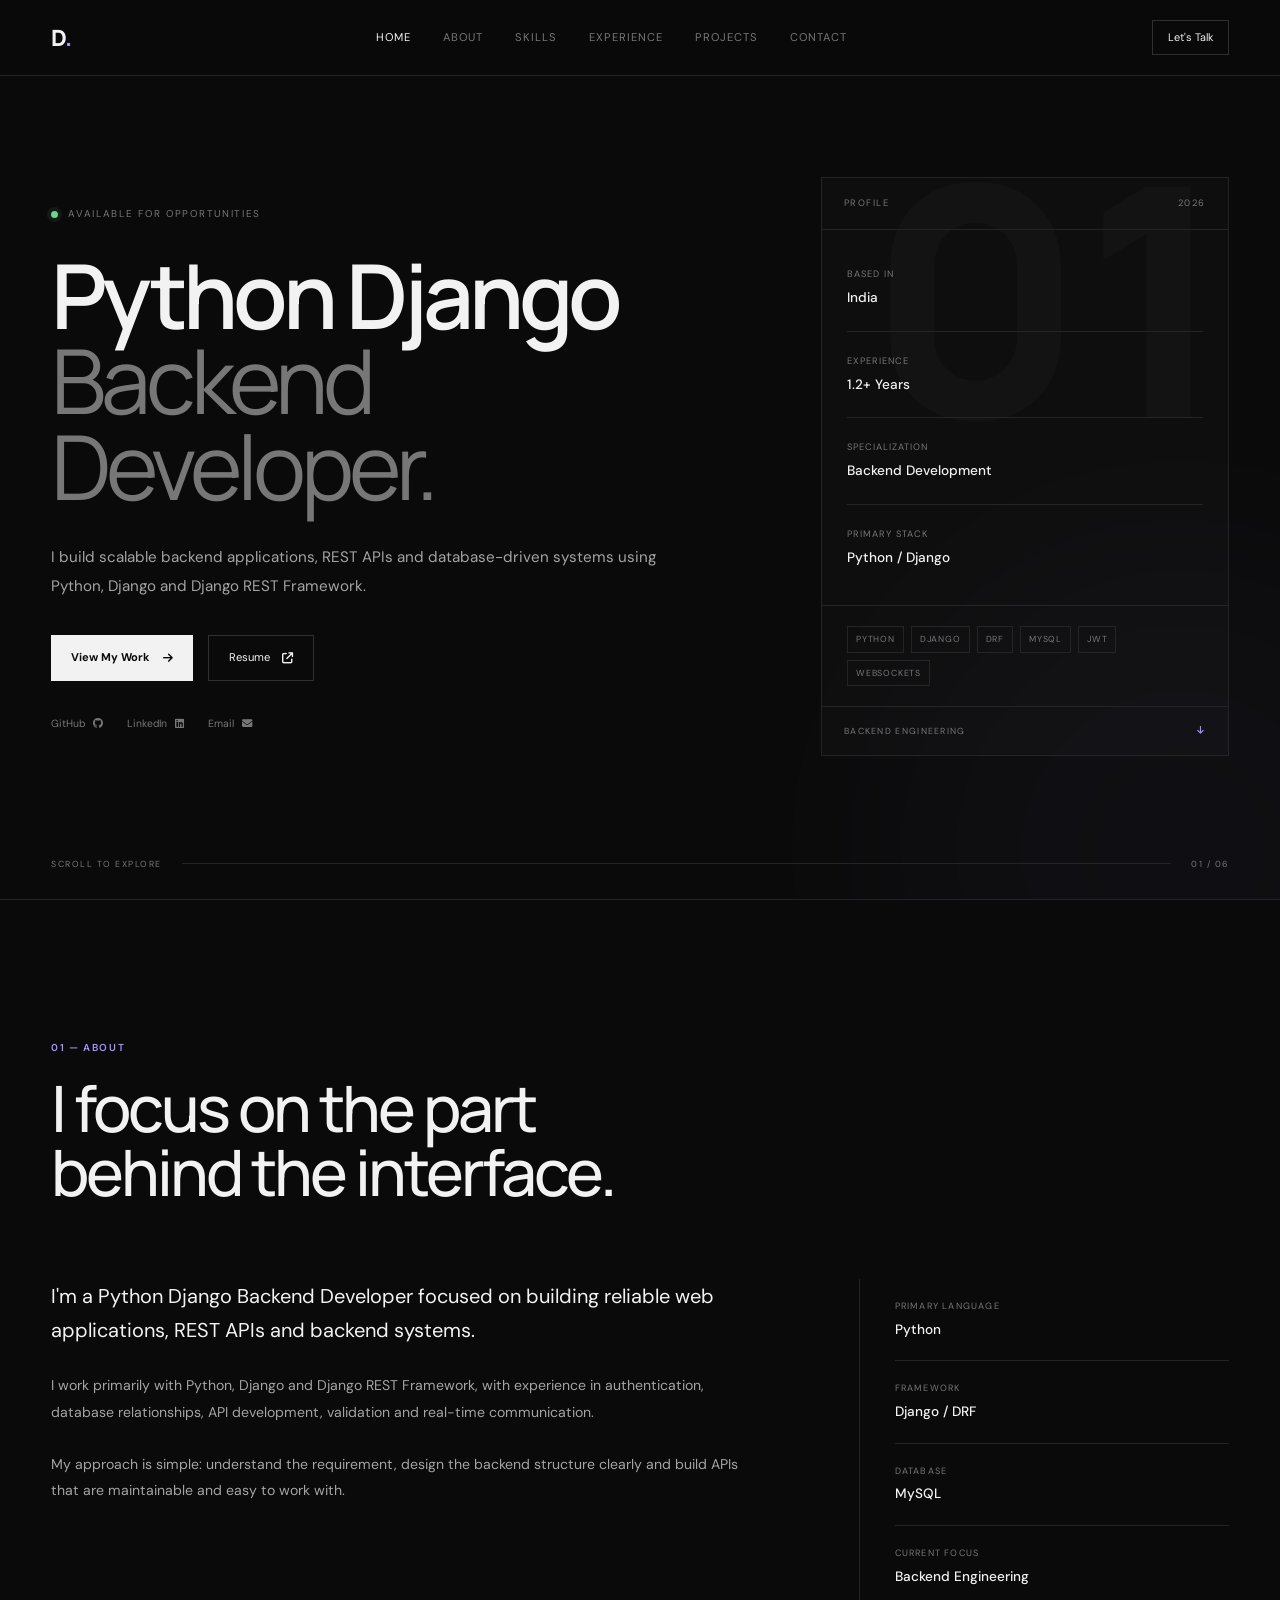
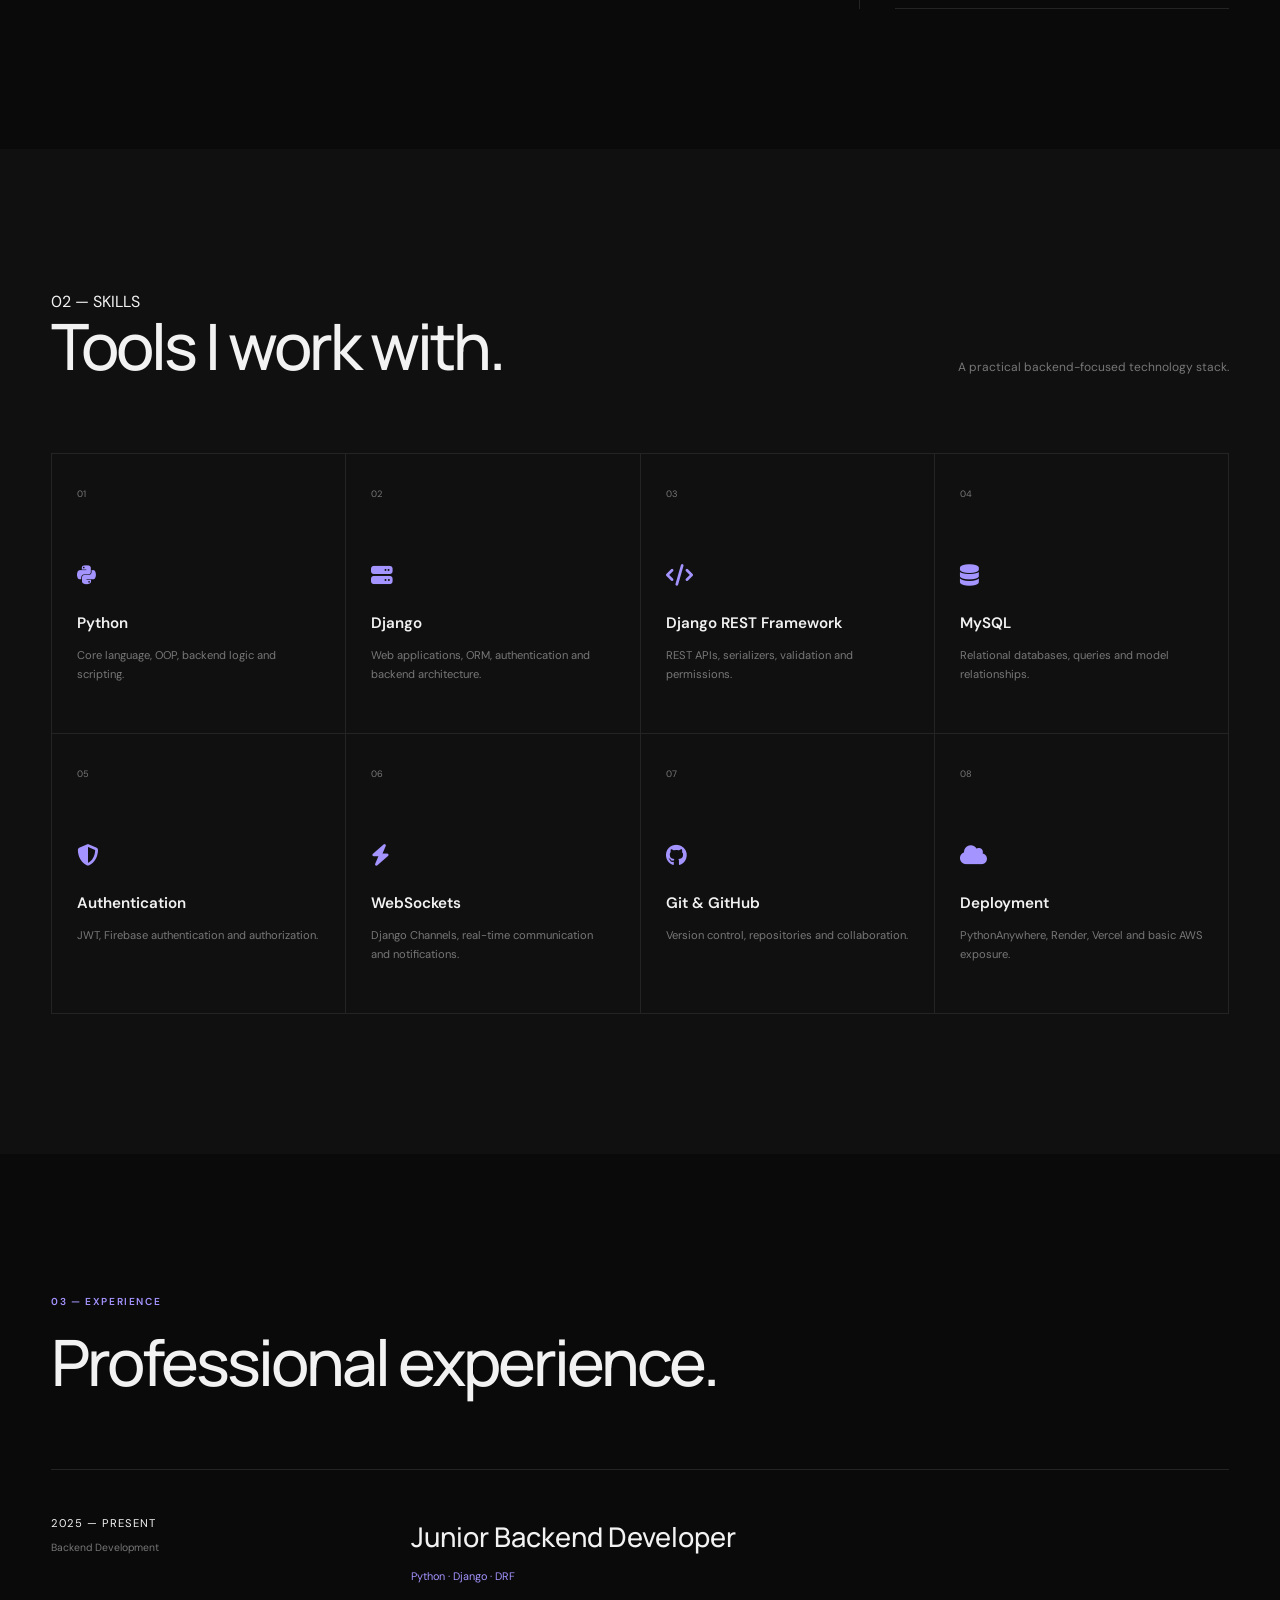
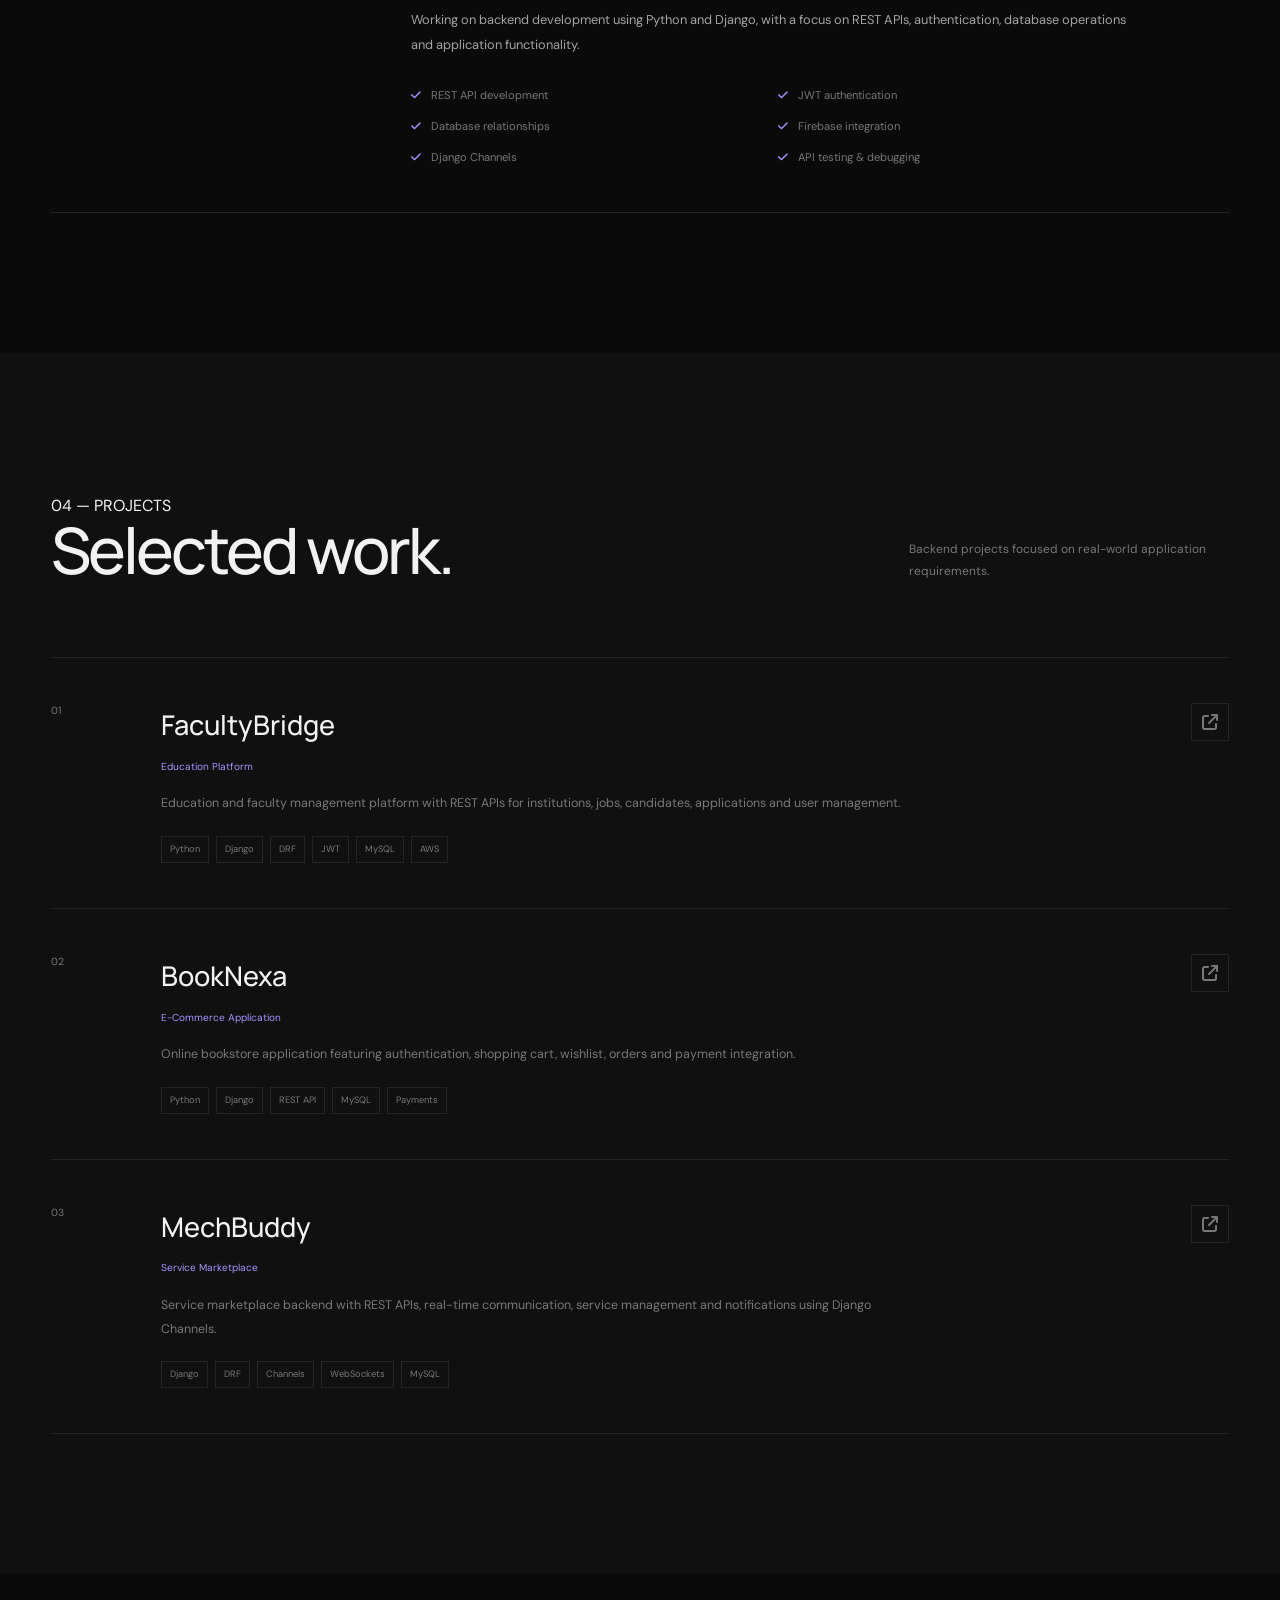
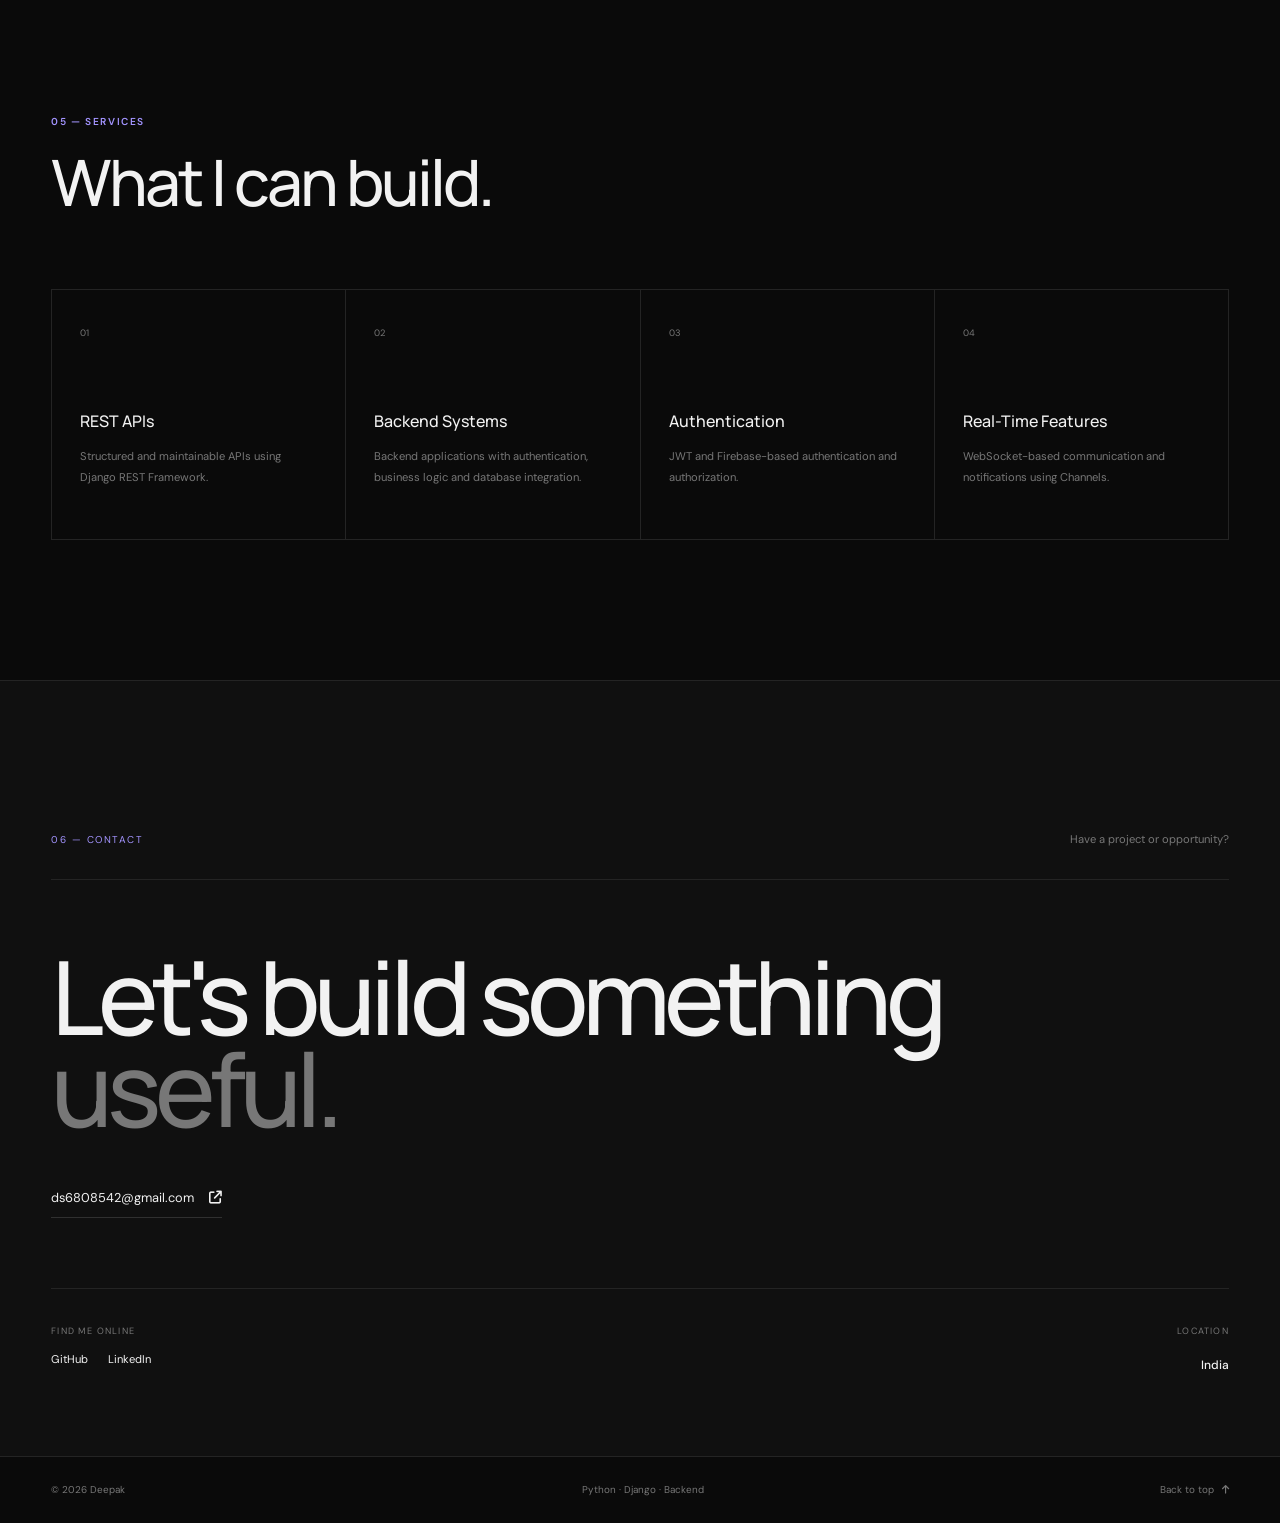
==== commit 12d62ed8: "remove unreliable light mode" ====
--- a/index.html
+++ b/index.html
@@ -86,13 +86,6 @@
                 <a href="#contact" class="nav-contact">
                     Let's Talk
                 </a>
-
-
-                <button class="theme-button" id="themeButton" aria-label="Change theme">
-
-                    <i class="fa-solid fa-moon"></i>
-
-                </button>
 
 
                 <button class="menu-button" id="menuButton" aria-label="Open menu">
--- a/portfolio.css
+++ b/portfolio.css
@@ -74,30 +74,6 @@
 
 
 /* =====================================================
-   LIGHT MODE
-===================================================== */
-
-body.light {
-
-    --bg: #f7f7f5;
-
-    --bg-soft: #ededeb;
-
-    --card: #ffffff;
-
-    --text: #111111;
-
-    --muted: #707070;
-
-    --muted-light: #4d4d4d;
-
-    --line: #dededb;
-
-    --line-light: #ccccca;
-}
-
-
-/* =====================================================
    GLOBAL
 ===================================================== */
 
@@ -172,13 +148,6 @@
 }
 
 
-body.light .navbar {
-
-    background:
-        rgba(247,247,245,0.9);
-}
-
-
 .navbar-container {
 
     height: 100%;
@@ -271,7 +240,6 @@
 }
 
 
-.theme-button,
 .menu-button {
 
     width: 36px;
@@ -297,7 +265,6 @@
 }
 
 
-.theme-button:hover,
 .menu-button:hover {
 
     border-color: var(--accent);
